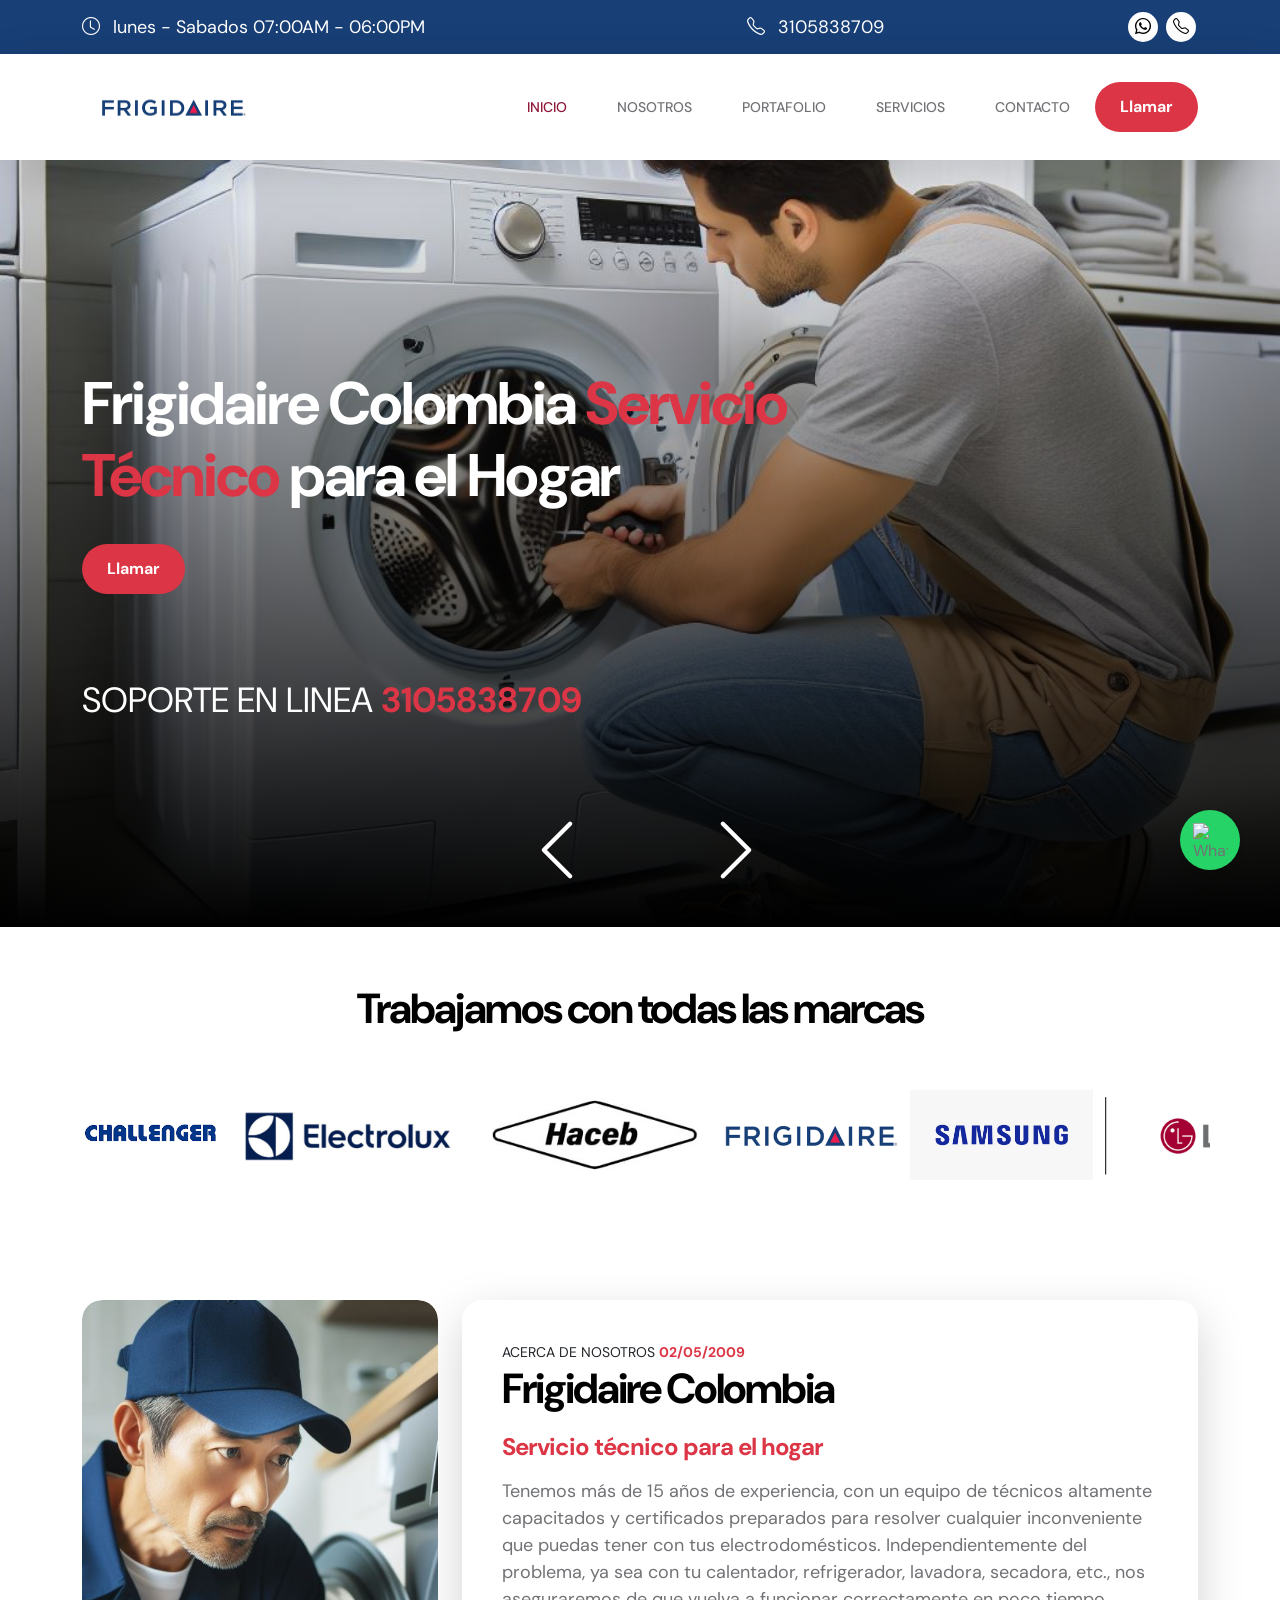
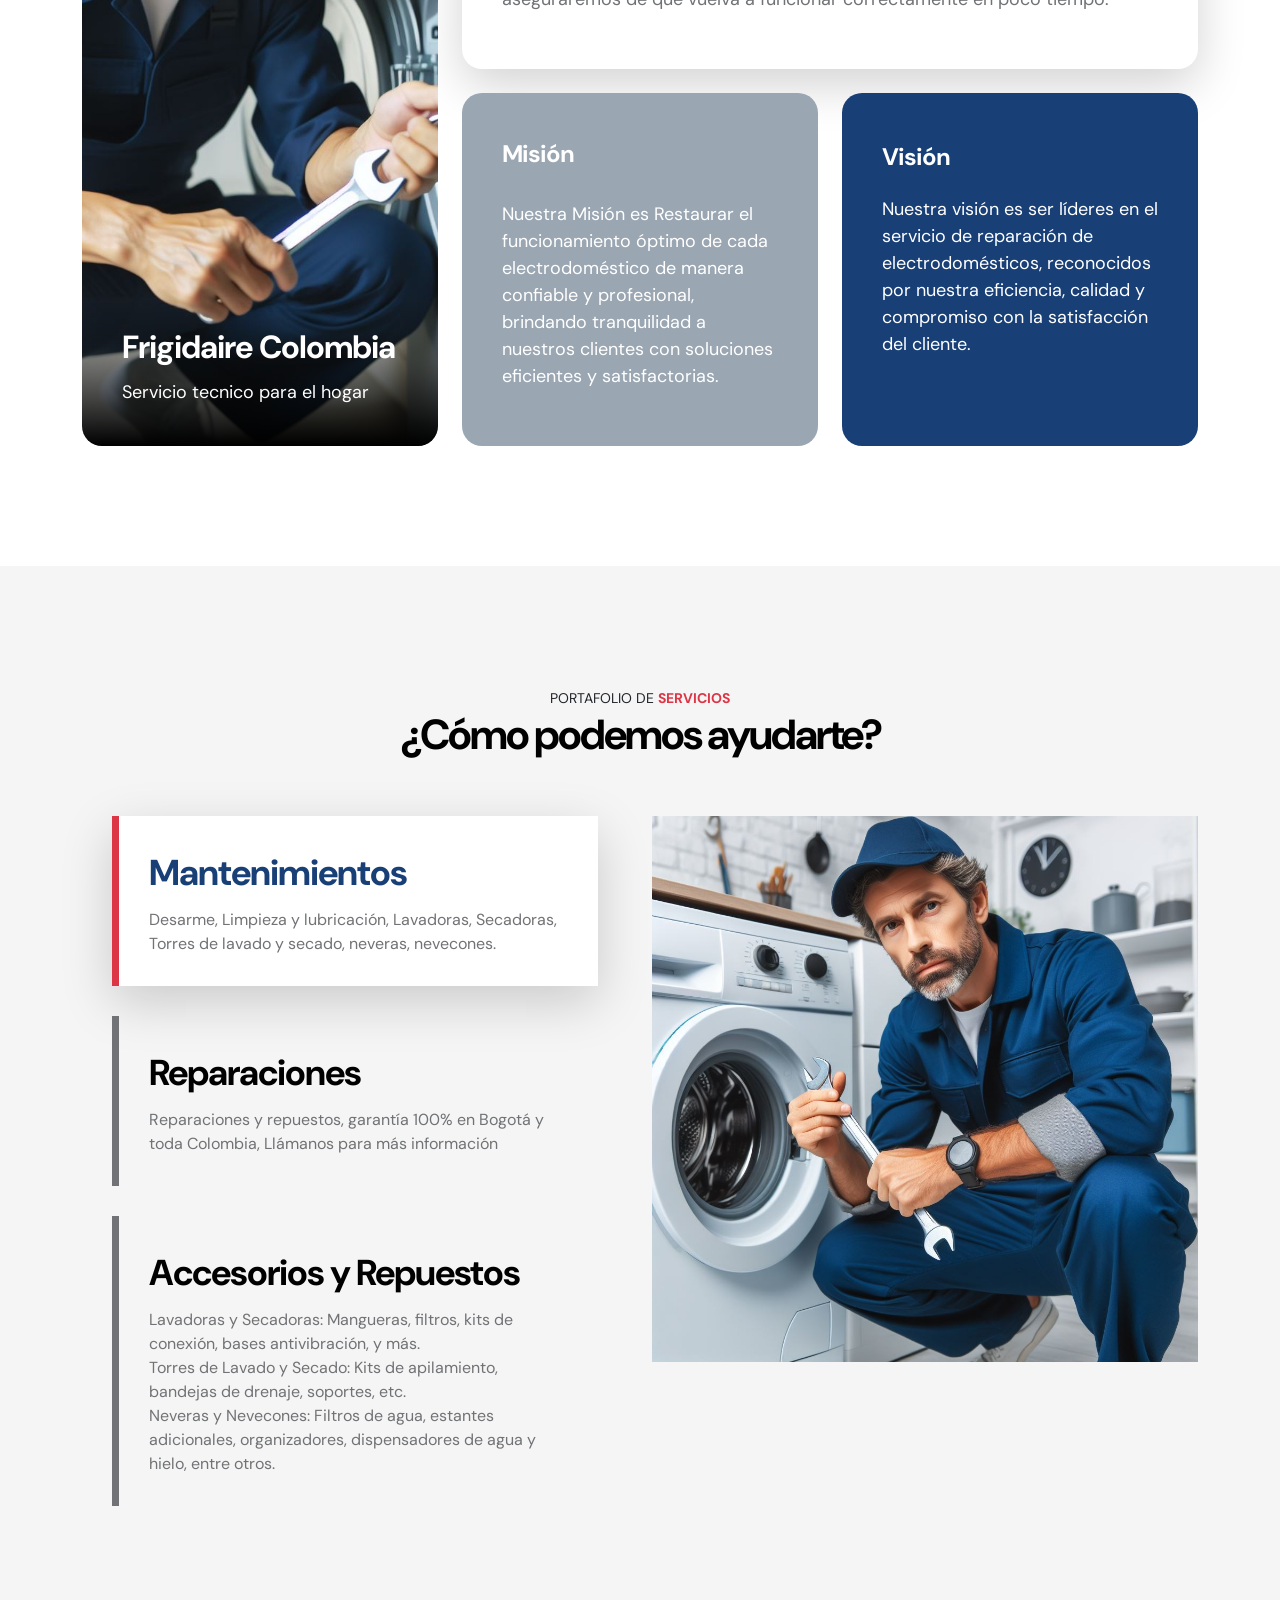
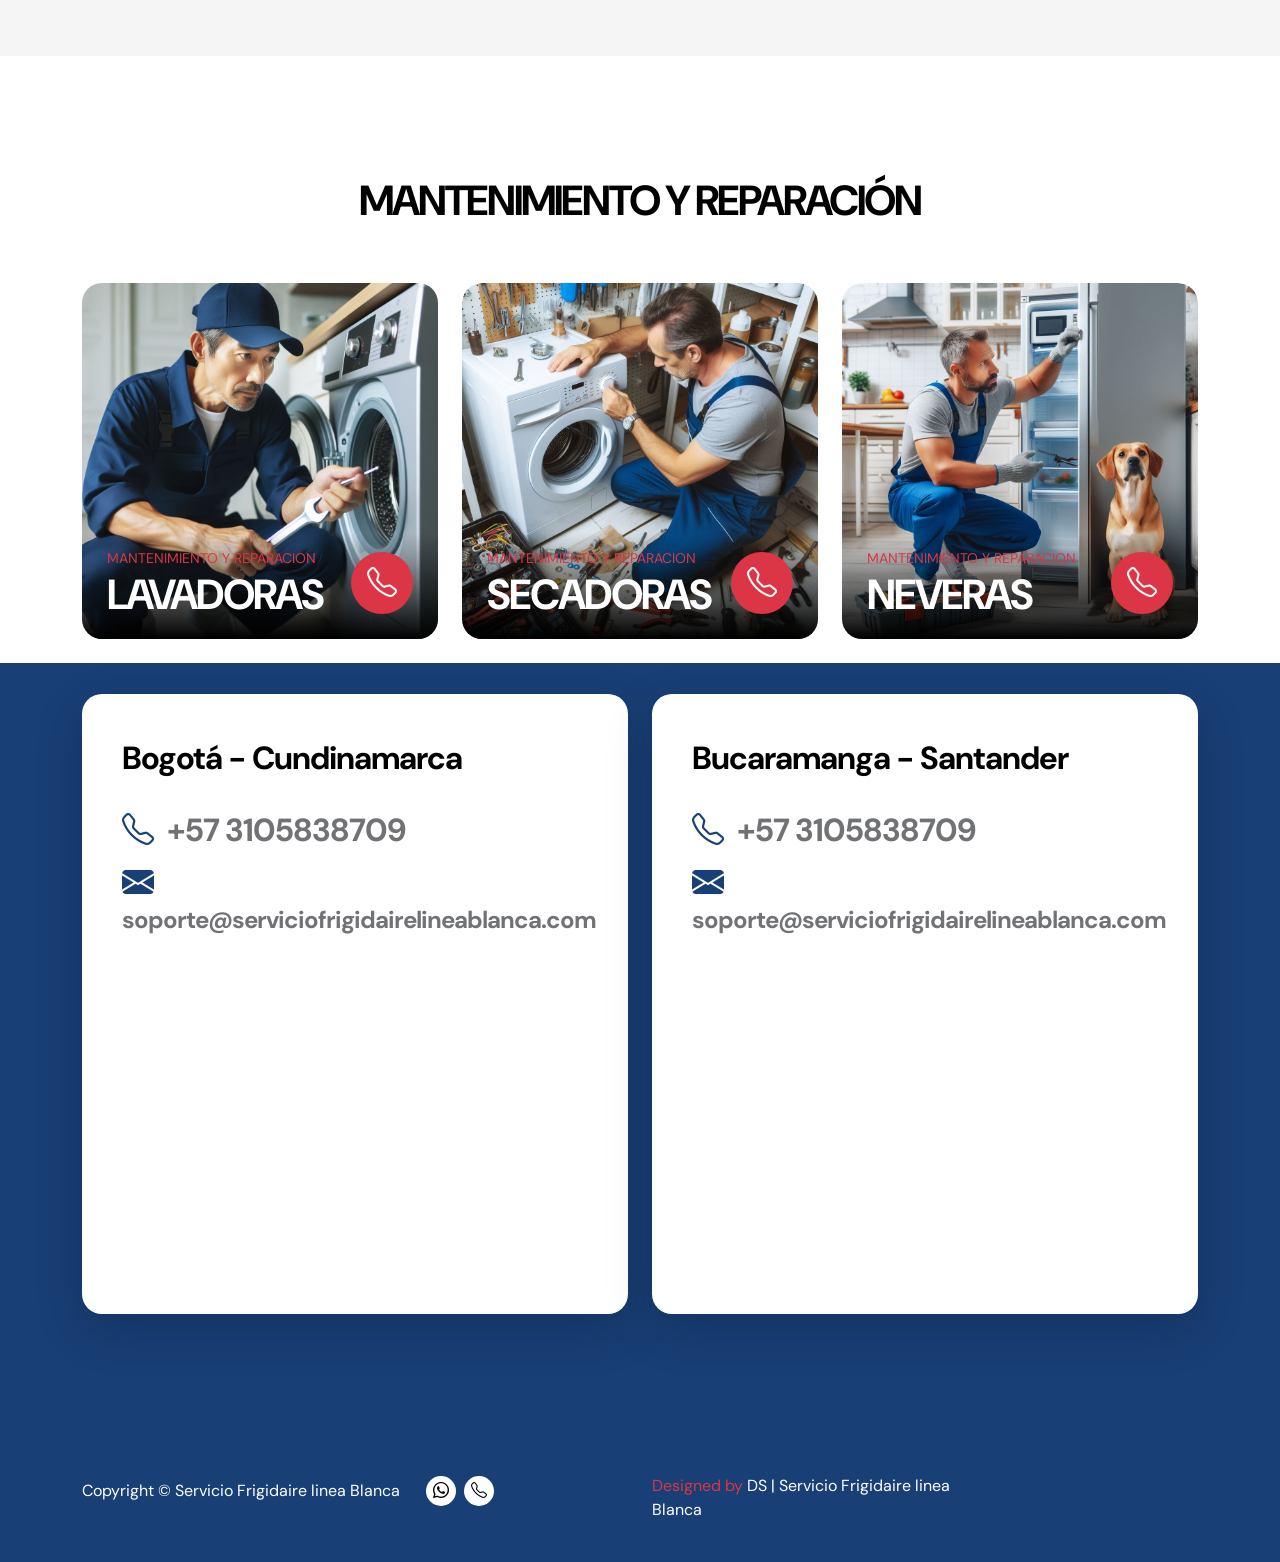
==== index.html @ a4187d2f "Se corrigen errores de visualizacion pagina principal" ====
<!doctype html>
<html lang="en">

<head>
    <meta charset="utf-8">
    <meta name="viewport" content="width=device-width, initial-scale=1">

    <meta name="description" content="">
    <meta name="author" content="Tooplate">
    <script async custom-element="amp-analytics" src="https://cdn.ampproject.org/v0/amp-analytics-0.1.js"></script>
    <link rel="icon" href="images/logo.ico" type="image/x-icon">
    <link rel="shortcut icon" href="images/logo.ico" type="image/x-icon">
    <title>Servicio tecnico Frigidaire </title>

    <!-- CSS FILES -->
    <link rel="preconnect" href="https://fonts.googleapis.com">

    <link rel="preconnect" href="https://fonts.gstatic.com" crossorigin>

    <link href="https://fonts.googleapis.com/css2?family=DM+Sans:wght@400;500;700&display=swap" rel="stylesheet">

    <link href="css/bootstrap.min.css" rel="stylesheet">

    <link href="css/bootstrap-icons.css" rel="stylesheet">

    <link href="css/magnific-popup.css" rel="stylesheet">

    <link href="css/tooplate-waso-strategy.css" rel="stylesheet">
</head>

<body id="section_1">

    <header class="site-header">
        <div class="container">
            <div class="row align-items-center">

                <div class="col-lg-7 col-md-5 col-7">
                    <p class="text-white mb-0" >
                        <i class="bi-clock site-header-icon me-2" style="color: white;"></i>
                        lunes - Sabados 07:00AM - 06:00PM
                    </p>
                </div>

                <div class="col-lg-2 col-md-3 col-5">
                    <p class="text-white mb-0">
                        <a href="tel: +57 3105838709" class="text-white">
                            <i class="bi-telephone site-header-icon me-2" style="color: white;"></i>
                            3105838709
                        </a>
                    </p>
                </div>

                <div class="col-lg-3 col-md-3 col-12 ms-auto" >
                    <ul class="social-icon">
                        <li><a href="https://api.whatsapp.com/send?phone=+573105838709&text=¡Hola%20😊!%20Somos%20Servicio%20Frigidaire%20Linea%20Blanca%20|%20Servicio%20Técnico%20Especializado%20👨‍🔧🔧%20¿Tienes%20problemas%20con%20tus%20electrodomésticos?%20¡Estamos%20aquí%20para%20ayudarte!%20😊🔧"
                                class="social-icon-link bi-whatsapp"></a></li>
                        <li><a href="tel: +57 3105838709" class="social-icon-link bi-telephone"></a></li>

                    </ul>
                </div>

            </div>
        </div>
    </header>

    <nav class="navbar navbar-expand-lg bg-white shadow-lg">
        <div class="container">

            <a href="./" class="navbar-brand text-dark"><span class="navbar-brand"></span><img src="images/logo.png"
                    alt="Logo de la página" width="150" height="80px"></a>


            <button class="navbar-toggler" type="button" data-bs-toggle="collapse" data-bs-target="#navbarNav"
                aria-controls="navbarNav" aria-expanded="false" aria-label="Toggle navigation">
                <span class="navbar-toggler-icon"></span>
            </button>

            <div class="collapse navbar-collapse" id="navbarNav">
                <ul class="navbar-nav ms-auto">
                    <li class="nav-item">
                        <a class="nav-link click-scroll" href="#section_1"><small class="small-title"><strong
                                    class="text-warning"></strong></small> INICIO</a>
                    </li>

                    <li class="nav-item">
                        <a class="nav-link click-scroll" href="#section_2"><small class="small-title"><strong
                                    class="text-warning"></strong></small> Nosotros</a>
                    </li>

                    <li class="nav-item">
                        <a class="nav-link click-scroll" href="#section_3"><small class="small-title"><strong
                                    class="text-warning"></strong></small> Portafolio</a>
                    </li>

                    <li class="nav-item">
                        <a class="nav-link click-scroll" href="#section_4"><small class="small-title"><strong
                                    class="text-warning"></strong></small> Servicios</a>
                    </li>

                    <li class="nav-item">
                        <a class="nav-link click-scroll" href="#section_5"><small class="small-title"><strong
                                    class="text-warning"></strong></small> Contacto</a>
                    </li>
                    <li class="nav-item">
                        <a class="custom-btn btn custom-link" id="llama" href="tel: +57 3105838709"
                            style="margin-top: 0%;">Llamar</a>
                    </li>

                </ul>
                <div>

                </div>
    </nav>

    <main>

        <section class="hero">
            <div class="container-fluid h-100">
                <div class="row h-100">

                    <div id="carouselExampleCaptions" class="carousel carousel-fade hero-carousel slide"
                        data-bs-ride="carousel">
                        <div class="carousel-inner">
                            <div class="carousel-item active">
                                <div class="container position-relative h-100">
                                    <div class="carousel-caption d-flex flex-column justify-content-center" >
                                       
                                        <h1>Frigidaire Colombia <span class="text-danger">Servicio Técnico</span> para
                                            el Hogar</h1>

                                        <div class="d-flex align-items-center mt-4">
                                            <a class="custom-btn btn custom-link" href="tel: +57 3105838709">Llamar</a>
                                        </div>
                                        <small class="small-title" style="font-size: 35px; margin-top: 10%;">soporte en linea <strong
                                            class="text-danger" >3105838709</strong></small>

                                    </div>
                                </div>

                                <div class="carousel-image-wrap">
                                    <img src="images/slide/portada1.jpg" class="img-fluid carousel-image" width="90%"
                                        alt="">
                                </div>
                            </div>

                            <div class="carousel-item">
                                <div class="container position-relative h-100">
                                    <div class="carousel-caption d-flex flex-column justify-content-center">
                                        
                                        <h1 class="text-danger"> <span class="text-white">Reparación y Mantenimiento de
                                                Lavadoras y Neveras</span> Domicilio en Bogotá y Bucaramanga</h1>
                                        <div class="d-flex align-items-center mt-4">
                                            <a class="custom-btn btn custom-link" href="tel: +57 3105838709">Llamar</a>
                                        </div>
                                        <small class="small-title" style="font-size: 35px;">soporte en linea <strong
                                            class="text-danger">3105838709</strong></small>
                                    </div>
                                </div>

                                <div class="carousel-image-wrap">
                                    <img src="images/slide/portada2.jpg" class="img-fluid carousel-image" alt="">
                                </div>
                            </div>

                            <button class="carousel-control-prev" type="button"
                                data-bs-target="#carouselExampleCaptions" data-bs-slide="prev">
                                <span class="carousel-control-prev-icon" aria-hidden="true"></span>
                                <span class="visually-hidden">Previous</span>
                            </button>

                            <button class="carousel-control-next" type="button"
                                data-bs-target="#carouselExampleCaptions" data-bs-slide="next">
                                <span class="carousel-control-next-icon" aria-hidden="true"></span>
                                <span class="visually-hidden">Next</span>
                            </button>
                        </div>
                    </div>

                </div>
            </div>
        </section>
        <section class="Logoscarousel">
            <div class="container">
                <div class="row">

                    <div class="col-lg-10 col-12 text-center mx-auto mb-5" style="margin-top: 5%;">
                        <h2>Trabajamos con todas las marcas</h2>
                    </div>
                    <div class="carousel-conta">
                        <div class="carousel2">
                            
                            <img src="./images/Marcas/challenger.jfif" alt="challenger">
                            <img src="./images/Marcas/electrolux.jfif" alt="electrolux">
                            <img src="./images/Marcas/haceb.jfif" alt="haceb">
                            <img src="./images/Marcas/frigidaire.jpeg" alt="frigidaire">
                            <img src="./images/Marcas/samsung.jfif" alt="samsung">
                            <img src="./images/Marcas/lg.jfif" alt="lg">
                            <img src="./images/Marcas/whirlpool.jfif" alt="whirlpool">
                            <img src="./images/Marcas/mabe.jpg" alt="mabe">
                            <img src="./images/Marcas/centrales.jpeg" alt="centrales">
                            <img src="./images/Marcas/electrolux.jfif" alt="electrolux">
                    </div>
                </div>
        </section>



        <section class="about section-padding" id="section_2">
            <div class="container">
                <div class="row">

                    <div class="col-lg-4 col-12 mb-5 mb-lg-0">
                        <div class="about-image-wrap h-100">
                            <img src="images/reparar.jpg" class="img-fluid about-image" alt="">

                            <div class="about-image-info">
                                <h4 class="text-white">Frigidaire Colombia</h4>

                                <p class="text-white mb-0">Servicio tecnico para el hogar</p>
                            </div>
                        </div>
                    </div>

                    <div class="col-lg-8 col-12 d-flex flex-column">
                        <div class="about-thumb bg-white shadow-lg">

                            <div class="about-info">
                                <small class="small-title">Acerca de Nosotros <strong
                                        class="text-danger">02/05/2009</strong></small>

                                <h2 class="mb-3">Frigidaire Colombia</h2>

                                <h5 class="mb-3 text-danger">Servicio técnico para el hogar</h5>

                                <p>Tenemos más de 15 años de experiencia, con un equipo de técnicos altamente
                                    capacitados y certificados preparados para resolver cualquier inconveniente que
                                    puedas tener con tus electrodomésticos. Independientemente del problema, ya sea con
                                    tu calentador, refrigerador, lavadora, secadora, etc., nos aseguraremos de que
                                    vuelva a funcionar correctamente en poco tiempo.</p>

                            </div>
                        </div>

                        <div class="row h-100">
                            <div class="col-lg-6 col-6">
                                <div class="about-thumb d-flex flex-column justify-content-center bg mb-lg-0 h-100"
                                    style="background-color: #9AA6B2;">

                                    <div class="about-info">
                                        <h5 class="text-white mb-8" style="margin-top: 5px;">Misión</h5>
                                        <br>
                                        <p class="text-white">
                                            Nuestra Misión es Restaurar el funcionamiento óptimo de cada
                                            electrodoméstico de manera confiable y profesional, brindando tranquilidad a
                                            nuestros clientes con soluciones eficientes y satisfactorias.
                                        </p>


                                    </div>
                                </div>
                            </div>

                            <div class="col-lg-6 col-6">
                                <div class="about-thumb d-flex flex-column justify-content-center bg mb-lg-0 h-100">

                                    <div class="about-info">
                                        <h5 class="text-white mb-4" style="margin-top: -40px;">Visión</h5>

                                        <p class="text-white mb-0">
                                            Nuestra visión es ser líderes en el servicio de reparación de
                                            electrodomésticos, reconocidos por nuestra eficiencia, calidad y compromiso
                                            con la satisfacción del cliente.
                                        </p>
                                    </div>
                                </div>
                            </div>
                        </div>
                    </div>

                </div>
            </div>
        </section>


        <!--PORTAFOLIO DE SERVICIOS-->
        <section class="services section-padding" id="section_3">
            <div class="container">
                <div class="row">

                    <div class="col-lg-10 col-12 text-center mx-auto mb-5">
                        <small class="small-title">portafolio de <strong class="text-danger">SERVICIOS</strong></small>

                        <h2>¿Cómo podemos ayudarte?</h2>

                    </div>

                    <div class="col-lg-6 col-12">
                        <nav>
                            <div class="nav nav-tabs flex-column align-items-baseline" id="nav-tab" role="tablist">
                                <button class="nav-link active" id="nav-business-tab" data-bs-toggle="tab"
                                    data-bs-target="#nav-business" type="button" role="tab" aria-controls="nav-business"
                                    aria-selected="true">
                                    <h3>Mantenimientos</h3>

                                    <span>Desarme, Limpieza y lubricación, Lavadoras, Secadoras, Torres de lavado y
                                        secado, neveras, nevecones.</span>
                                </button>

                                <button class="nav-link" id="nav-strategy-tab" data-bs-toggle="tab"
                                    data-bs-target="#nav-strategy" type="button" role="tab" aria-controls="nav-strategy"
                                    aria-selected="false">
                                    <h3>Reparaciones</h3>

                                    <span>Reparaciones y repuestos, garantía 100% en Bogotá y toda Colombia, Llámanos
                                        para más información</span>
                                </button>

                                <button class="nav-link" id="nav-video-tab" data-bs-toggle="tab"
                                    data-bs-target="#nav-video" type="button" role="tab" aria-controls="nav-video"
                                    aria-selected="false">
                                    <h3>Accesorios y Repuestos</h3>

                                    <span>Lavadoras y Secadoras: Mangueras, filtros, kits de conexión, bases
                                        antivibración, y más.
                                        <br>
                                        Torres de Lavado y Secado: Kits de apilamiento, bandejas de drenaje, soportes,
                                        etc.
                                        <br>
                                        Neveras y Nevecones: Filtros de agua, estantes adicionales, organizadores,
                                        dispensadores de agua y hielo, entre otros.</span>
                                </button>
                            </div>
                        </nav>
                    </div>

                    <div class="col-lg-6 col-12">
                        <div class="tab-content" id="nav-tabContent">
                            <div class="tab-pane fade show active" id="nav-business" role="tabpanel"
                                aria-labelledby="nav-intro-tab">
                                <img src="images/services/servicio.jpg" class="img-fluid" alt="">

                            </div>

                            <div class="tab-pane fade show" id="nav-strategy" role="tabpanel"
                                aria-labelledby="nav-strategy-tab">
                                <img src="images/services/reparacion.jpg" class="img-fluid" alt="">

                                <h5 class="mt-4 mb-2"></h5>

                            </div>

                            <div class="tab-pane fade show" id="nav-video" role="tabpanel"
                                aria-labelledby="nav-video-tab">
                                <img src="images/services/Accesorios.jpg" class="img-fluid" alt="">
                            </div>


                        </div>
                    </div>

                </div>
            </div>
        </section>

        <section class="projects section-padding pb-0" id="section_4">
            <div class="container">
                <div class="row">

                    <div class="col-lg-10 col-12 text-center mx-auto mb-5">


                        <h2>MANTENIMIENTO Y REPARACIÓN </h2>
                    </div>

                    <div class="col-lg-4 col-12">
                        <div class="projects-thumb projects-thumb-small">
                            <a href="tel: +57 3105838709">
                                <img src="images/projects/lavadora.jpg" width="100%" alt="">

                                <div class="projects-info">
                                    <div class="projects-title-wrap">
                                        <small class="projects-small-title text-danger">Mantenimiento y
                                            Reparacion</small>

                                        <h2 class="projects-title">LAVADORAS</h2>
                                    </div>

                                    <div class="projects-btn-wrap mt-4">
                                        <a href="tel: +57 3105838709">
                                            <span class="custom-btn btn">
                                                <i class="bi-telephone"></i>
                                            </span>
                                        </a>
                                    </div>
                                </div>
                            </a>
                        </div>
                    </div>

                    <div class="col-lg-4 col-12">
                        <div class="projects-thumb projects-thumb-small">
                            <a href="tel: +57 3105838709">
                                <img src="images/projects/secadora.jpg" class="img-fluid projects-image" alt="">

                                <div class="projects-info">
                                    <div class="projects-title-wrap">
                                        <small class="projects-small-title text-danger">Mantenimiento y
                                            reparacion</small>

                                        <h2 class="projects-title">SECADORAS</h2>
                                    </div>

                                    <div class="projects-btn-wrap mt-4">
                                        <a href="tel: +57 3105838709">
                                            <span class="custom-btn btn">
                                                <i class="bi-telephone"></i>
                                            </span>
                                        </a>
                                    </div>
                                </div>
                            </a>
                        </div>
                    </div>

                    <div class="col-lg-4 col-12">
                        <div class="projects-thumb projects-thumb-small">
                            <a href="tel: +57 3105838709">
                                <img src="images/projects/neveras.jpg" class="img-fluid projects-image" alt="">

                                <div class="projects-info">
                                    <div class="projects-title-wrap">
                                        <small class="projects-small-title text-danger">Mantenimiento y
                                            reparacion</small>

                                        <h2 class="projects-title">NEVERAS</h2>
                                    </div>

                                    <div class="projects-btn-wrap mt-4">
                                        <a href="tel: +57 3105838709">
                                            <span class="custom-btn btn">
                                                <i class="bi-telephone"></i>
                                            </span>
                                        </a>
                                    </div>
                                </div>
                            </a>
                        </div>
                    </div>

                </div>
            </div>
        </section>

        <!--SECTION CONTACT-->
        <section class="contact" id="section_5" style="height : 20%;">
            <div class="contact-container-wrap">
                <div class="container">
                    <div class="row">

                        <!--Section Map Bogotá-->
                        <div class="col-lg-6 col-lg-4" style="margin-top : 15%;">
                            <div class="contact-thumb">

                                <div class="contact-info bg-white shadow-lg">
                                    <h4 class="mb-4">Bogotá - Cundinamarca</h4>

                                    <h4 class="mb-2">
                                        <a href="tel: +57 3105838709">
                                            <i class="bi-telephone contact-icon me-2"></i>
                                            +57 3105838709
                                        </a>
                                    </h4>

                                    <h5>
                                        <a href="mailto:whirlpoolcolombiaserviciotecni@gmail.com" class="footer-link">
                                            <i class="bi-envelope-fill contact-icon me-2"></i>
                                            soporte@serviciofrigidairelineablanca.com
                                        </a>
                                    </h5>

                                    <!-- Copy "embed a map" HTML code from any point on Google Maps -> Share Link  -->

                                    <iframe class="google-map mt-4"
                                        src="https://www.google.com/maps/embed?pb=!1m18!1m12!1m3!1d3976.6391143228334!2d-74.14257348523997!3d4.678499496590055!2m3!1f0!2f0!3f0!3m2!1i1024!2i768!4f13.1!3m3!1m2!1s0x8e3f993d7b4a78b1%3A0x2d6575c2f0e03d7a!2sCalle%2018%20%23110-61%2C%20Fontib%C3%B3n%2C%20Bogot%C3%A1%2C%20Colombia!5e0!3m2!1sen!2sus!4v1657814406289!5m2!1sen!2sus"
                                        width="100%" height="300" allowfullscreen="" loading="lazy"></iframe>


                                </div>
                            </div>
                        </div>
                        <!--Section Map Bucaramanga-->
                        <div class="col-lg-6 col-lg-4" style="margin-top : 15%;">
                            <div class="contact-thumb">

                                <div class="contact-info bg-white shadow-lg">
                                    <h4 class="mb-4">Bucaramanga - Santander</h4>

                                    <h4 class="mb-2">
                                        <a href="tel: +57 3105838709">
                                            <i class="bi-telephone contact-icon me-2"></i>
                                            +57 3105838709
                                        </a>
                                    </h4>

                                    <h5>
                                        <a href="mailto:soporte@serviciofrigidairelineablanca.com" class="footer-link">
                                            <i class="bi-envelope-fill contact-icon me-2"></i>
                                            soporte@serviciofrigidairelineablanca.com
                                        </a>
                                    </h5>

                                    <!-- Copy "embed a map" HTML code from any point on Google Maps -> Share Link  -->

                                    <iframe class="google-map mt-4"
                                        src="https://www.google.com/maps/embed?pb=!1m18!1m12!1m3!1d3976.5535115533235!2d-73.1283913!3d7.138613!2m3!1f0!2f0!3f0!3m2!1i1024!2i768!4f13.1!3m3!1m2!1s0x8e6815738e395623%3A0x49a53cbe66d33a4b!2sCra.+19+%237-38%2C+Comuneros%2C+Bucaramanga%2C+Santander!5e0!3m2!1ses!2sco!4v1700000000000"
                                        width="100%" height="300" allowfullscreen="" loading="lazy">
                                    </iframe>


                                </div>
                            </div>
                        </div>


                    </div>
                </div>
            </div>
        </section>

        <!-- Botón de WhatsApp -->
        <a href="https://api.whatsapp.com/send?phone=+573105838709&text=¡Hola%20😊!%20Somos%20ServicioFrigidaire%20|%20Servicio%20Técnico%20Especializado%20👨‍🔧🔧%20¿Tienes%20problemas%20con%20tus%20electrodomésticos?%20¡Estamos%20aquí%20para%20ayudarte!%20😊🔧"
            class="whatsapp-btn" target="_blank" title="Contáctanos por WhatsApp">
            <img src="https://upload.wikimedia.org/wikipedia/commons/6/6b/WhatsApp.svg" alt="WhatsApp" />
        </a>

    </main>

    <!--site-footer-->
    <footer class="site-footer">
        <div class="container">
            <div class="row">

                <div class="col-lg-6 col-12">
                    <div class="site-footer-wrap d-flex align-items-center">
                        <p class="copyright-text mb-0 me-4">Copyright © Servicio Frigidaire linea Blanca </p>
                        <ul class="social-icon">
                            <li><a href="https://api.whatsapp.com/send?phone=+573105838709&text=¡Hola%20😊!%20Somos%20Servicio%20Frigidaire%20Linea%20Blanca%20|%20Servicio%20Técnico%20Especializado%20👨‍🔧🔧%20¿Tienes%20problemas%20con%20tus%20electrodomésticos?%20¡Estamos%20aquí%20para%20ayudarte!%20😊🔧"
                                    class="social-icon-link bi-whatsapp"></a></li>
                            <li><a href="tel: +57 3105838709" class="social-icon-link bi-telephone"></a></li>

                        </ul>

                    </div>
                </div>

                <div class="col-lg-4 col-8">
                    <p class="copyright-text mb-0 me-4 text-danger">Designed by <a href="#" target="_blank"
                            class="text-white">DS | Servicio Frigidaire linea Blanca</a></p>
                </div>

            </div>
        </div>
    </footer>

    <!-- JAVASCRIPT FILES -->
    <script src="js/jquery.min.js"></script>
    <script src="js/bootstrap.min.js"></script>
    <script src="js/jquery.sticky.js"></script>
    <script src="js/jquery.magnific-popup.min.js"></script>
    <script src="js/magnific-popup-options.js"></script>
    <script src="js/click-scroll.js"></script>
    <script src="js/contacto.js"></script>

</body>

</html>
---- css/tooplate-waso-strategy.css ----
/*

Tooplate 2130 Waso Strategy

https://www.tooplate.com/view/2130-waso-strategy

Free Bootstrap 5 HTML Template

*/


/*---------------------------------------
  CUSTOM PROPERTIES ( VARIABLES )             
-----------------------------------------*/
:root {
  --white-color: #ffffff;
  --primary-color: #183f76;
  --secondary-color: #dc3545;
  --section-bg-color: #f5f5f5;
  --dark-color: #000000;
  --p-color: #717275;

  --body-font-family: 'DM Sans', sans-serif;

  --h1-font-size: 60px;
  --h2-font-size: 42px;
  --h3-font-size: 36px;
  --h4-font-size: 32px;
  --h5-font-size: 24px;
  --h6-font-size: 22px;
  --p-font-size: 18px;
  --menu-font-size: 14px;
  --copyright-text-font-size: 16px;

  --font-weight-normal: 400;
  --font-weight-medium: 500;
  --font-weight-bold: 700;
}

body {
  background: var(--white-color);
  font-family: var(--body-font-family);
}


/*---------------------------------------
  TYPOGRAPHY               
-----------------------------------------*/

h2,
h3,
h4,
h5,
h6 {
  color: var(--dark-color);
}

h1,
h2,
h3,
h4,
h5,
h6 {
  font-weight: var(--font-weight-bold);
  letter-spacing: -1px;
}

h1 {
  font-size: var(--h1-font-size);
  letter-spacing: -2px;
}

h2 {
  font-size: var(--h2-font-size);
  letter-spacing: -2px;
}

h3 {
  font-size: var(--h3-font-size);
  line-height: inherit;
}

h4 {
  font-size: var(--h4-font-size);
  line-height: inherit;
}

h5 {
  font-size: var(--h5-font-size);
  line-height: normal;
}

h6 {
  font-size: var(--h6-font-size);
}

p {
  color: var(--p-color);
  font-size: var(--p-font-size);
  font-weight: var(--font-weight-normal);
}

ul li {
  color: var(--p-color);
  font-size: var(--p-font-size);
  font-weight: var(--font-weight-normal);
}

a,
button {
  touch-action: manipulation;
  transition: all 0.3s;
}

a {
  color: var(--p-color);
  text-decoration: none;
}

a:hover {
  color: var(--primary-color);
}

::selection {
  background: var(--primary-color);
  color: var(--white-color);
}

::-moz-selection {
  background: var(--primary-color);
  color: var(--white-color);
}

.section-hero ::selection,
.bg-warning ::selection {
  background: #183f76;
}

.section-padding {
  padding-top: 120px;
  padding-bottom: 120px;
}

.custom-border-radius {
  border-radius: 20px;
}

b,
strong {
  font-weight: var(--font-weight-bold);
}

.small-title {
  text-transform: uppercase;
}


/*---------------------------------------
  CUSTOM ICON               
-----------------------------------------*/
.custom-icon {
  display: inline-block;
  height: 45px;
  width: 45px;
  line-height: 45px;
  border: 3px solid var(--white-color);
  text-align: center;
  border-radius: 50%;
  font-size: 20px;
  position: relative;
}

.custom-icon::before,
.custom-icon::after {
  box-sizing: inherit;
  content: "";
  position: absolute;
  width: 100%;
  height: 100%;
  left: 0;
  top: 0;
  border-radius: 50%;
}

.custom-icon::before {
  border: 3px solid transparent;
}

.custom-icon::after {
  border: 0 solid transparent;
}

.custom-icon:hover {
  border-color: transparent;
}

.custom-icon:hover::before {
  border-top-color: var(--primary-color);
  border-right-color: var(--primary-color);
  border-bottom-color: var(--primary-color);
  transition: border-top-color .15s linear, border-right-color .15s linear .1s, border-bottom-color .15s linear .2s;
}

.custom-icon:hover::after {
  border-top: 3px solid var(--primary-color);
  border-left-width: 3px;
  border-right-width: 3px;
  transform: rotate(270deg);
  transition: transform .4s linear 0s, border-left-width 0s linear .35s;
}

.play-icon::before {
  position: relative;
  left: 1px;
}


/*---------------------------------------
  CUSTOM BUTTON               
-----------------------------------------*/
.custom-btn {
  background: var(--secondary-color);
  border-radius: 100px;
  color: var(--white-color);
  font-size: var(--copyright-text-font-size);
  font-weight: var(--font-weight-bold);
  padding: 12px 24px;
}

.custom-btn:hover {
  background: var(--primary-color);
  color: var(--white-color);
}

.custom-bg-primary {
  background: var(--primary-color);
}

.custom-bg-primary:hover {
  background: var(--white-color);
  color: var(--dark-color);
}


/*---------------------------------------
  NAVIGATION              
-----------------------------------------*/
.navbar {
  z-index: 9;
  right: 0;
  left: 0;
}

.navbar-brand {
  font-size: 32px;
  font-weight: var(--font-weight-bold);
  color: var(--primary-color);
}

.navbar-expand-lg .navbar-nav .nav-link {
  padding-right: 25px;
  padding-left: 25px;
}

.navbar-nav .nav-link {
  color: var(--p-color);
  font-size: var(--menu-font-size);
  font-weight: var(--font-weight-medium);
  text-transform: uppercase;
  padding-top: 15px;
  padding-bottom: 15px;
}

.navbar-nav .nav-link.active,
.navbar-nav .nav-link:hover,
.projects-detail-page .navbar-nav .nav-link.active:hover {
  color: #8f1838;
}

.projects-detail-page .navbar-nav .nav-link.active {
  color: var(--p-color);
}

.navbar-toggler {
  border: 0;
  padding: 0;
  cursor: pointer;
  margin: 0;
  width: 30px;
  height: 35px;
  outline: none;
}

.navbar-toggler:focus {
  outline: none;
  box-shadow: none;
}

.navbar-toggler[aria-expanded="true"] .navbar-toggler-icon {
  background: transparent;
}

.navbar-toggler[aria-expanded="true"] .navbar-toggler-icon:before,
.navbar-toggler[aria-expanded="true"] .navbar-toggler-icon:after {
  transition: top 300ms 50ms ease, -webkit-transform 300ms 350ms ease;
  transition: top 300ms 50ms ease, transform 300ms 350ms ease;
  transition: top 300ms 50ms ease, transform 300ms 350ms ease, -webkit-transform 300ms 350ms ease;
  top: 0;
}

.navbar-toggler[aria-expanded="true"] .navbar-toggler-icon:before {
  transform: rotate(45deg);
}

.navbar-toggler[aria-expanded="true"] .navbar-toggler-icon:after {
  transform: rotate(-45deg);
}

.navbar-toggler .navbar-toggler-icon {
  background: var(--dark-color);
  transition: background 10ms 300ms ease;
  display: block;
  width: 30px;
  height: 2px;
  position: relative;
}

.navbar-toggler .navbar-toggler-icon:before,
.navbar-toggler .navbar-toggler-icon:after {
  transition: top 300ms 350ms ease, -webkit-transform 300ms 50ms ease;
  transition: top 300ms 350ms ease, transform 300ms 50ms ease;
  transition: top 300ms 350ms ease, transform 300ms 50ms ease, -webkit-transform 300ms 50ms ease;
  position: absolute;
  right: 0;
  left: 0;
  background: var(--dark-color);
  width: 30px;
  height: 2px;
  content: '';
}

.navbar-toggler .navbar-toggler-icon::before {
  top: -8px;
}

.navbar-toggler .navbar-toggler-icon::after {
  top: 8px;
}

.breadcrumb-item.active {
  color: var(--primary-color);
}


/*---------------------------------------
  SITE HEADER              
-----------------------------------------*/
.site-header {
  background: var(--primary-color);
  padding-top: 10px;
  padding-bottom: 10px;
}

.site-header-icon {
  color: var(--dark-color);
}

.site-header .social-icon {
  text-align: right;
}


/*---------------------------------------
  HERO              
-----------------------------------------*/
.hero {
  position: relative;
  height: calc(100vh - 133px);
}

.section-hero {
  background-image: url('../images/jason-goodman-MUZFKa_mttU-unsplash.jpg');
  background-repeat: no-repeat;
  background-position: center;
  background-size: cover;
  position: relative;
  height: auto;
  padding-top: 180px;
  padding-bottom: 180px;
}

.section-hero::before {
  content: "";
  background: linear-gradient(to top, var(--dark-color), transparent 90%);
  position: absolute;
  top: 0;
  right: 0;
  left: 0;
  width: 100%;
  height: 100%;
  pointer-events: none;
  opacity: 0.7;
}

.section-hero-text {
  position: relative;
}

.carousel {
  padding-right: 0;
  padding-left: 0;
}

.hero-carousel,
.carousel-inner,
.carousel-item {
  height: 100%;
}

.carousel-image-wrap::before {
  content: "";
  background: linear-gradient(to top, var(--dark-color), transparent 100%);
  position: absolute;
  z-index: 2;
  top: 0;
  right: 0;
  left: 0;
  width: 100%;
  height: 100%;
  pointer-events: none;
  opacity: 5;
}

.carousel-caption {
  z-index: 9;
  top: 1%;
  bottom: 0;
  left: 0;
  text-align: left;
  width: 70%;
  margin-right: 12px;
  margin-left: 12px;
}

.carousel-image-wrap {
  position: absolute;
  top: 0;
  right: 0;
  bottom: 0;
  width: 100%;
  height: 100%;
  margin-left: auto;
}

.carousel-image {
  width: 100%;
  height: 100%;
  object-fit: cover;
}

.carousel-control-next,
.carousel-control-prev {
  top: 80%;
  bottom: 50;
  opacity: 1;
}

.carousel-control-prev {
  left: 36%;
  right: 100px;
}

.carousel-control-next {
  left: 50%;
  right: 100px;
}

.carousel-control-next-icon,
.carousel-control-prev-icon {
  width: 70px;
  height: 70px;
}


/*---------------------------------------
  ABOUT              
-----------------------------------------*/
.about-image-wrap {
  border-radius: 20px;
  position: relative;
  overflow: hidden;
}

.about-image-info {
  background: linear-gradient(to top, var(--dark-color), transparent 90%);
  position: absolute;
  bottom: 0;
  right: 0;
  left: 0;
  padding: 40px;
}

.about-image {
  border-radius: 20px;
  width: 100%;
  height: 100%;
  object-fit: cover;
}

.about-thumb {
  background: var(--primary-color);
  border-radius: 20px;
  margin-bottom: 24px;
  padding: 40px;
}


/*---------------------------------------
  SERVICES              
-----------------------------------------*/
.services {
  background: var(--section-bg-color);
}

.nav-tabs {
  border-bottom: 0;
}

.nav-tabs .nav-link,
.nav-tabs .nav-link span {
  color: var(--p-color);
  display: block;
  text-align: left;
}

.nav-tabs .nav-link {
  border-radius: 0;
  border: 0;
  border-left: 7px solid var(--p-color);
  margin-right: 30px;
  margin-left: 30px;
  margin-bottom: 30px;
  padding: 30px;
  transition: all 0.3s ease-in-out;
}

.nav-tabs .nav-item.show .nav-link,
.nav-tabs .nav-link.active,
.nav-tabs .nav-link:focus,
.nav-tabs .nav-link:hover {
  border-left-color: var(--secondary-color);
  background: var(--white-color);
  box-shadow: 0 1rem 3rem rgba(0, 0, 0, .175);
}

.nav-tabs .nav-link.active h3,
.nav-tabs .nav-link:focus h3,
.nav-tabs .nav-link:hover h3 {
  color: var(--primary-color);
}


/*---------------------------------------
  PROJECTS              
-----------------------------------------*/
.projects-thumb {
  border-radius: 20px;
  position: relative;
  overflow: hidden;
  margin-bottom: 24px;
  transition: all 0.3s;
  cursor: pointer;
}

.projects-thumb-large {
  min-height: 356px;
}

.projects-thumb:hover {
  background: var(--white-color);
  box-shadow: 0 1rem 3rem rgba(0, 0, 0, .175);
}

.projects-thumb:hover .projects-image {
  transform: scale(1.2);
}

.projects-thumb:hover .projects-title-wrap {
  padding-bottom: 30px;
}

.projects-thumb:hover .custom-btn,
.projects-btn-wrap .custom-btn:hover {
  background: var(--primary-color);
}

.projects-title-wrap {
  background: linear-gradient(to top, var(--dark-color), transparent 90%);
  position: absolute;
  bottom: 0;
  right: 0;
  left: 0;
  padding: 25px 25px 10px 25px;
  transition: all 0.2s;
}

.projects-small-title {
  color: var(--primary-color);
  text-transform: uppercase;
}

.projects-title {
  color: var(--white-color);
}

.projects-image {
  border-radius: 20px;
  width: 100%;
  height: auto;
  transition: all 0.3s;
}

.projects-thumb-large .projects-image {
  object-fit: cover;
  height: 100%;
}

.projects-btn-wrap {
  position: absolute;
  bottom: 25px;
  right: 25px;
}

.projects-btn-wrap .custom-btn {
  font-size: 30px;
  padding: 7.5px 15px;
}


/*---------------------------------------
  CONTACT INFO               
-----------------------------------------*/
.contact-thumb {
  position: relative;
  bottom: 140px;
  margin-bottom: -140px;
}

.contact-info {
  border-radius: 20px;
  padding: 40px;
}

.google-map {
  border-radius: 20px;
}

.contact-icon {
  color: var(--primary-color);
  font-size: var(--h4-font-size);
}


/*---------------------------------------
  CONTACT              
-----------------------------------------*/
.contact-container-wrap {
  background-color: var(--primary-color);
  padding-bottom: 120px;
}

.contact-form {
  margin-top: 30px;
  margin-right: 30px;
}


/*---------------------------------------
  CUSTOM FORM               
-----------------------------------------*/
.custom-form .form-control {
  background: transparent;
  box-shadow: none;
  border-radius: 0;
  border: 0;
  border-bottom: 3px solid var(--section-bg-color);
  margin-bottom: 24px;
  padding-top: 13px;
  padding-bottom: 13px;
  transition: all 0.3s;
  outline: none;
}

.custom-form .form-control:hover,
.custom-form .form-control:focus {
  background: var(--white-color);
}

.custom-form button[type="submit"] {
  background: var(--secondary-color);
  border-radius: 100px;
  border: 0;
  color: var(--white-color);
  font-weight: var(--font-weight-bold);
  transition: all 0.3s;
  margin-bottom: 0;
}

.custom-form button[type="submit"]:hover,
.custom-form button[type="submit"]:focus {
  background: var(--white-color);
  color: var(--dark-color);
}

/*---------------------------------------
  Botón de WhatsApp fijo             
-----------------------------------------*/

.whatsapp-btn {
  position: fixed;
  bottom: 30px;
  /* Distancia desde la parte inferior */
  right: 40px;
  /* Distancia desde la derecha */
  z-index: 1000;
  /* Asegúrate de que esté por encima de otros elementos */
  width: 60px;
  height: 60px;
  display: flex;
  justify-content: center;
  align-items: center;
  background-color: #25D366;
  border-radius: 50%;
  box-shadow: 0 4px 6px rgba(0, 0, 0, 0.1);
  transition: transform 0.3s ease;
}

/* Imagen del logo */
.whatsapp-btn img {
  width: 35px;
  height: 35px;
}

/* Efecto hover */
.whatsapp-btn:hover {
  transform: scale(1.1);
}



/*

*/
.carousel-conta {
  width: 100%; /* 100% del ancho de la página */
  height: 90px; /* Altura fija */
  overflow: hidden; /* Oculta las imágenes que salen del área visible */
  display: flex;
  justify-content: center;
  align-items: center;
}

.carousel2 {
  display: flex;
  gap: 10px; /* Espaciado entre imágenes */
  animation: scroll 8s linear infinite; /* Animación infinita de desplazamiento */
}

.carousel2 img {
  width: 100%; /* Ancho de la imagen */
  height: 100px; /* Altura de la imagen */
  object-fit: cover; /* Asegura que la imagen mantenga sus proporciones */
  border-radius: 5px; /* Opcional: bordes redondeados */
}

/* Animación de desplazamiento */
@keyframes scroll {
  0% {
    transform: translateX(0);
  }
  100% {
    transform: translateX(-100%);
  }
}




/*---------------------------------------
  SITE FOOTER              
-----------------------------------------*/
.site-footer {
  background: var(--primary-color);
  padding-top: 40px;
  padding-bottom: 40px;
}

.site-footer .copyright-text {
  color: var(--white-color);
  font-size: var(--copyright-text-font-size);
}


/*---------------------------------------
  SOCIAL ICON               
-----------------------------------------*/
.social-icon {
  margin: 0;
  padding: 0;
}

.social-icon li {
  list-style: none;
  display: inline-block;
  vertical-align: top;
}

.social-icon-link {
  background: var(--white-color);
  border-radius: 20px;
  font-size: var(--copyright-text-font-size);
  color: var(--dark-color);
  display: inline-block;
  vertical-align: top;
  margin: 2px;
  width: 30px;
  height: 30px;
  line-height: 30px;
  text-align: center;
}

.social-icon-link:hover {
  color: var(--primary-color);
}


/*---------------------------------------
  RESPONSIVE STYLES               
-----------------------------------------*/
@media screen and (min-width: 1600px) {
  .projects-thumb-large {
    min-height: 416px;
  }

}

@media screen and (max-width: 1280px) {
  .contact svg {
    bottom: 0;
    margin-bottom: 0;
  }
}

@media screen and (max-width: 991px) {
  h1 {
    font-size: 48px;
  }

  h2 {
    font-size: 36px;
  }

  h3 {
    font-size: 32px;
  }

  h4 {
    font-size: 28px;
  }

  h5 {
    font-size: 20px;
  }

  h6 {
    font-size: 18px;
  }

  .section-padding {
    padding-top: 80px;
    padding-bottom: 80px;
  }

  .custom-btn {
    font-size: var(--copyright-text-font-size);
    padding: 8px 16px;
  }

  .navbar-expand-lg .navbar-nav .nav-link {
    padding-left: 0;
  }

  .navbar-nav .nav-link {
    padding-top: 10px;
    padding-bottom: 10px;
  }

  .site-header .social-icon {
    text-align: left;
    margin-top: 10px;
  }

  .carousel-caption {
    width: 100%;
  }

  .about-thumb {
    padding: 30px;
  }

  .about-image {
    height: auto;
    margin-bottom: 24px;
  }

  .contact-container-wrap {
    padding-bottom: 50px;
  }

  .contact-form {
    margin-right: 0;
    margin-top: 80px;
    margin-bottom: 50px;
  }

  .contact-thumb {
    bottom: 0;
    margin-bottom: 0;
  }

  .site-footer {
    text-align: center;
  }
}

@media screen and (max-width: 480px) {
  h1 {
    font-size: 38px;
  }

  h2 {
    font-size: 32px;
  }

  h3 {
    font-size: 28px;
  }

  h4 {
    font-size: 24px;
  }

  h5 {
    font-size: 20px;
  }

  .contact-icon {
    font-size: 24px;
  }

  .site-header p {
    font-size: 14px;
  }

  .carousel-control-next,
  .carousel-control-prev {
    bottom: 20px;
  }

  .nav-tabs .nav-link {
    margin-right: 0;
    margin-left: 0;
    padding: 15px;
  }

  .contact-info {
    padding: 30px 25px;
  }

  .site-footer-wrap {
    flex-direction: column;
  }

  .copyright-text {
    padding-bottom: 10px;
  }
}
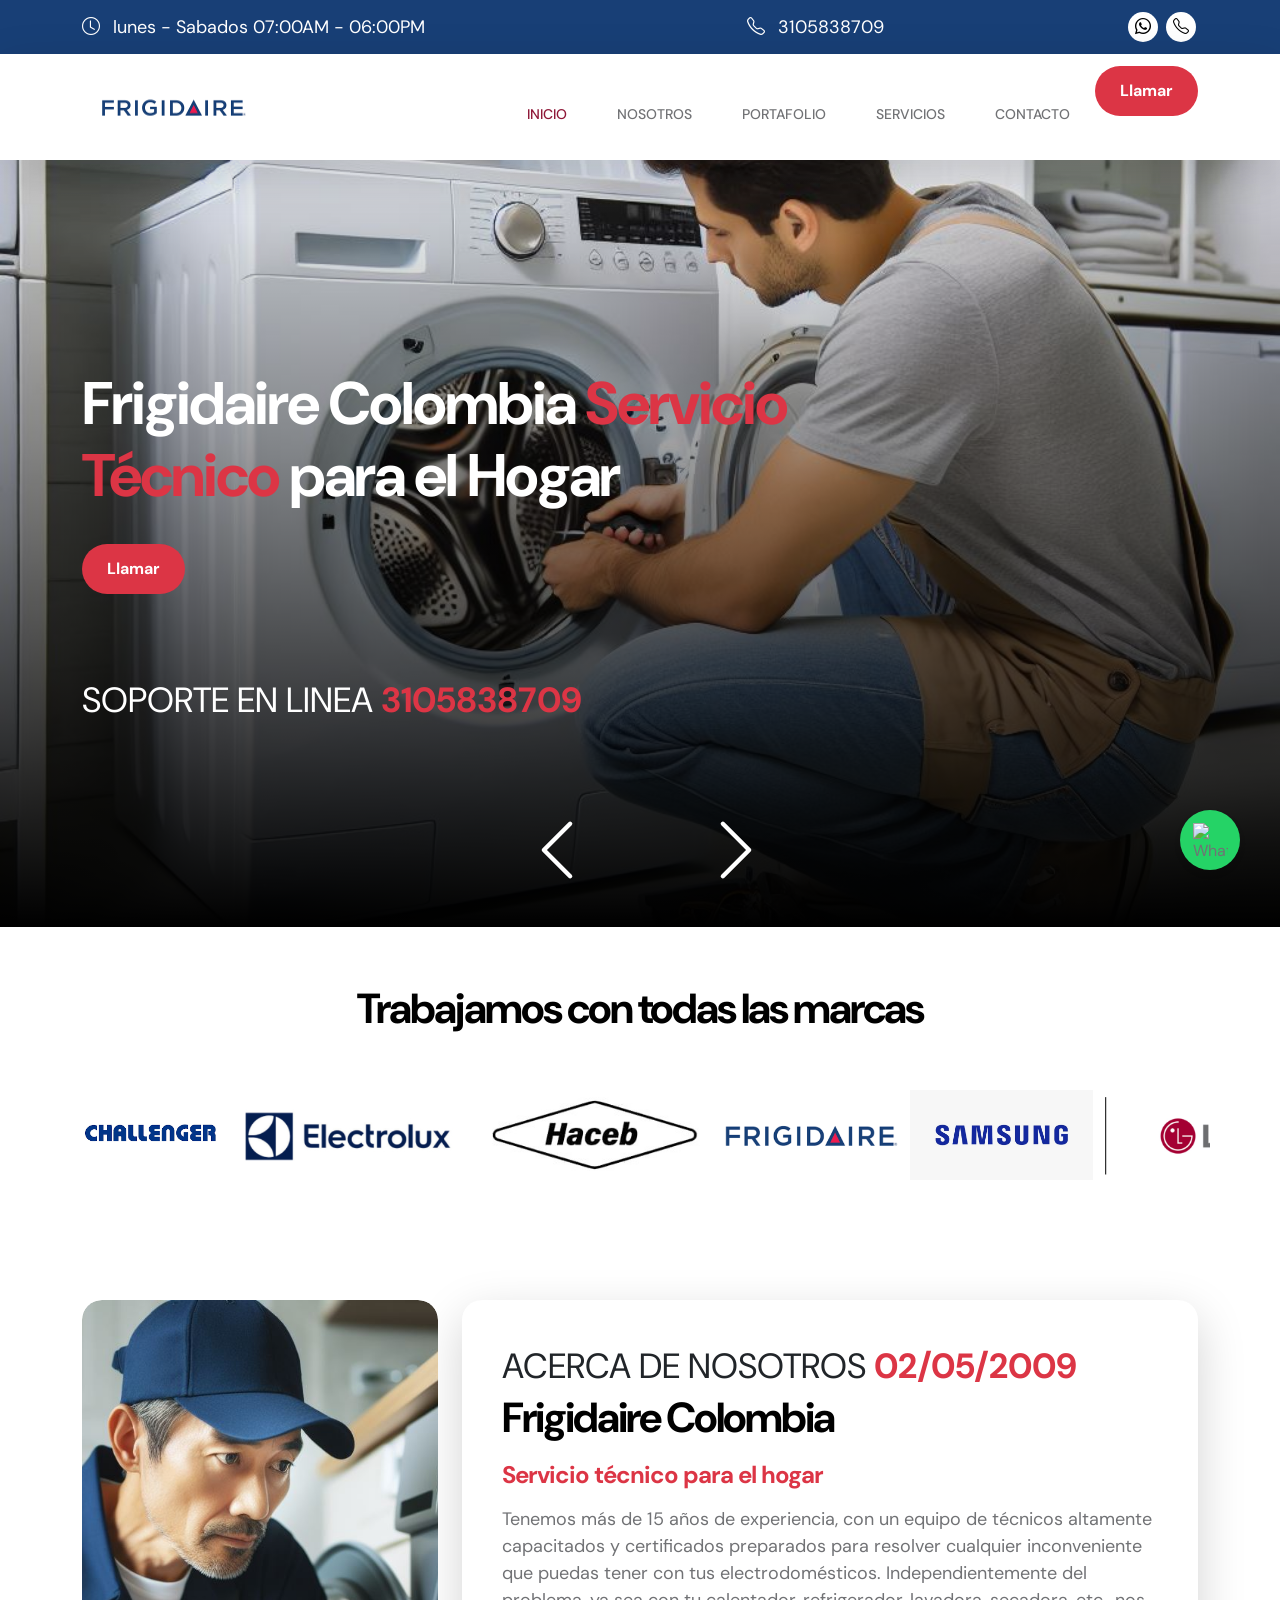
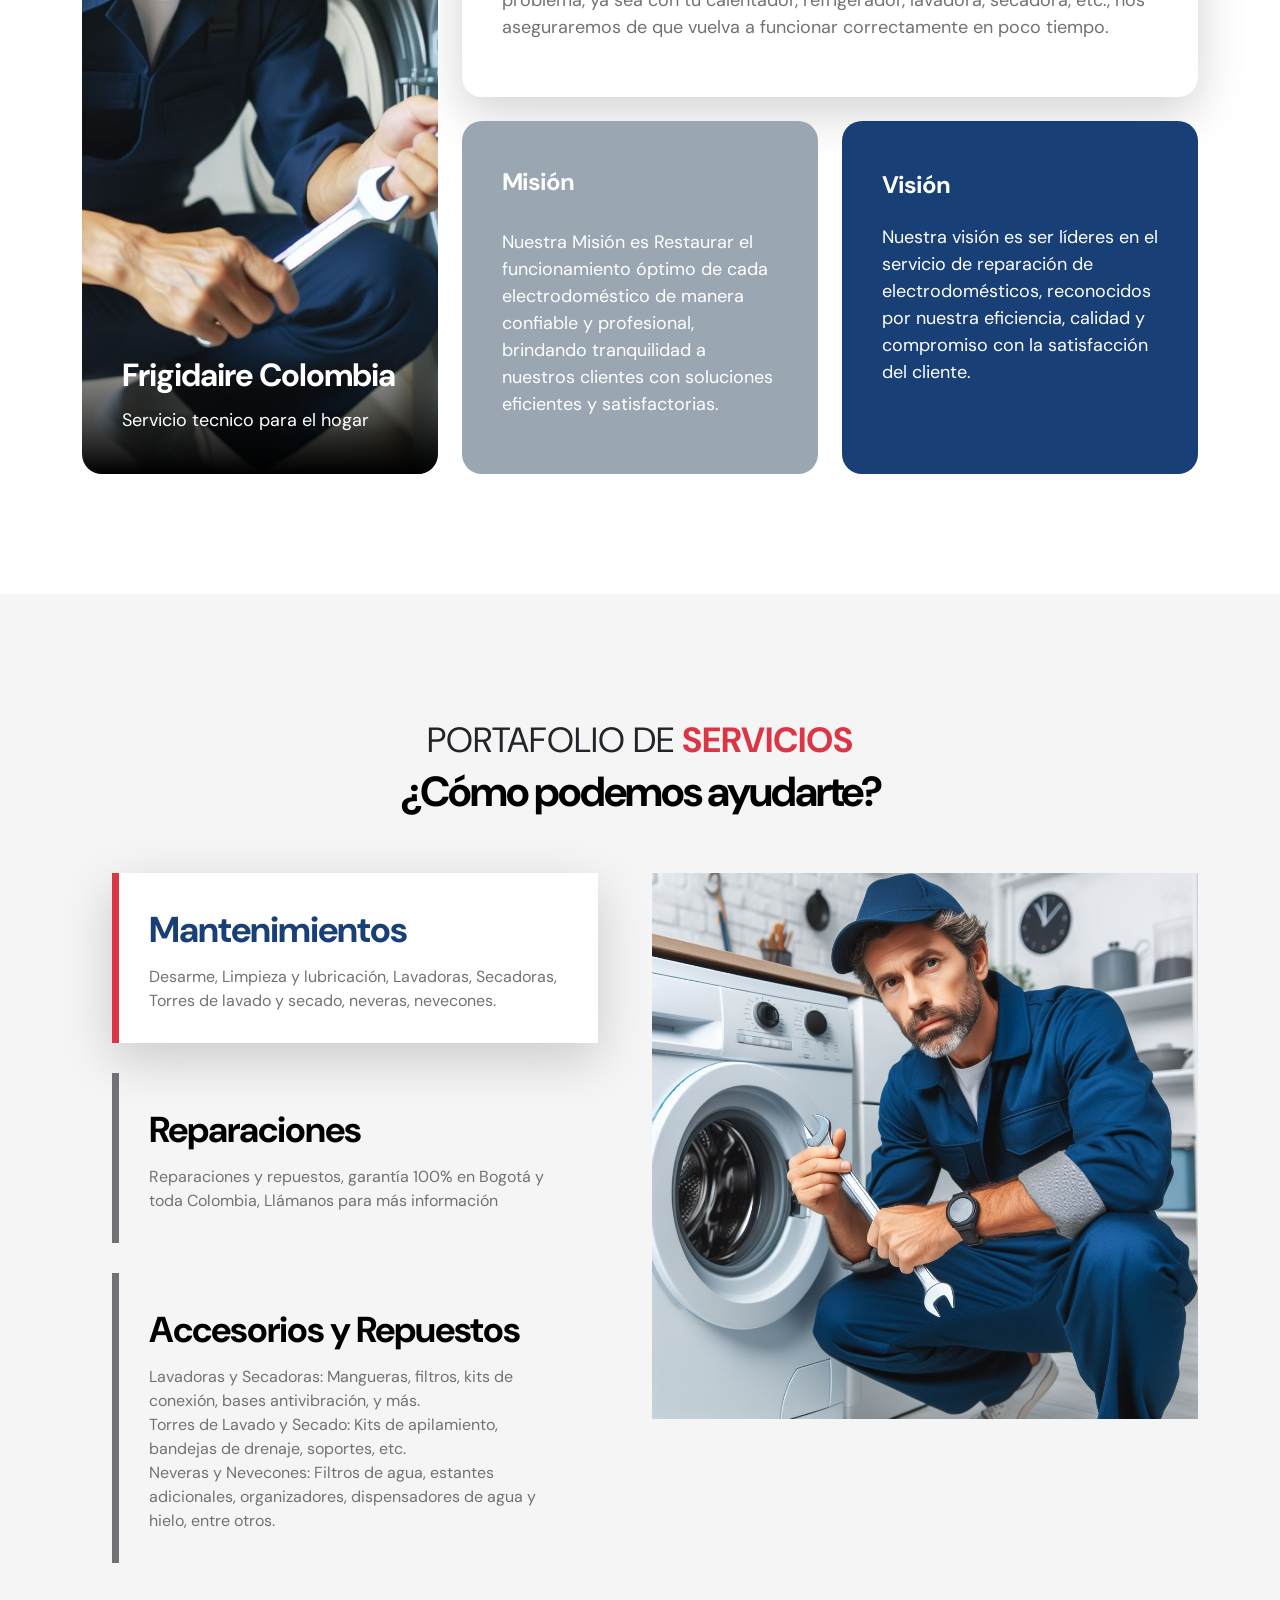
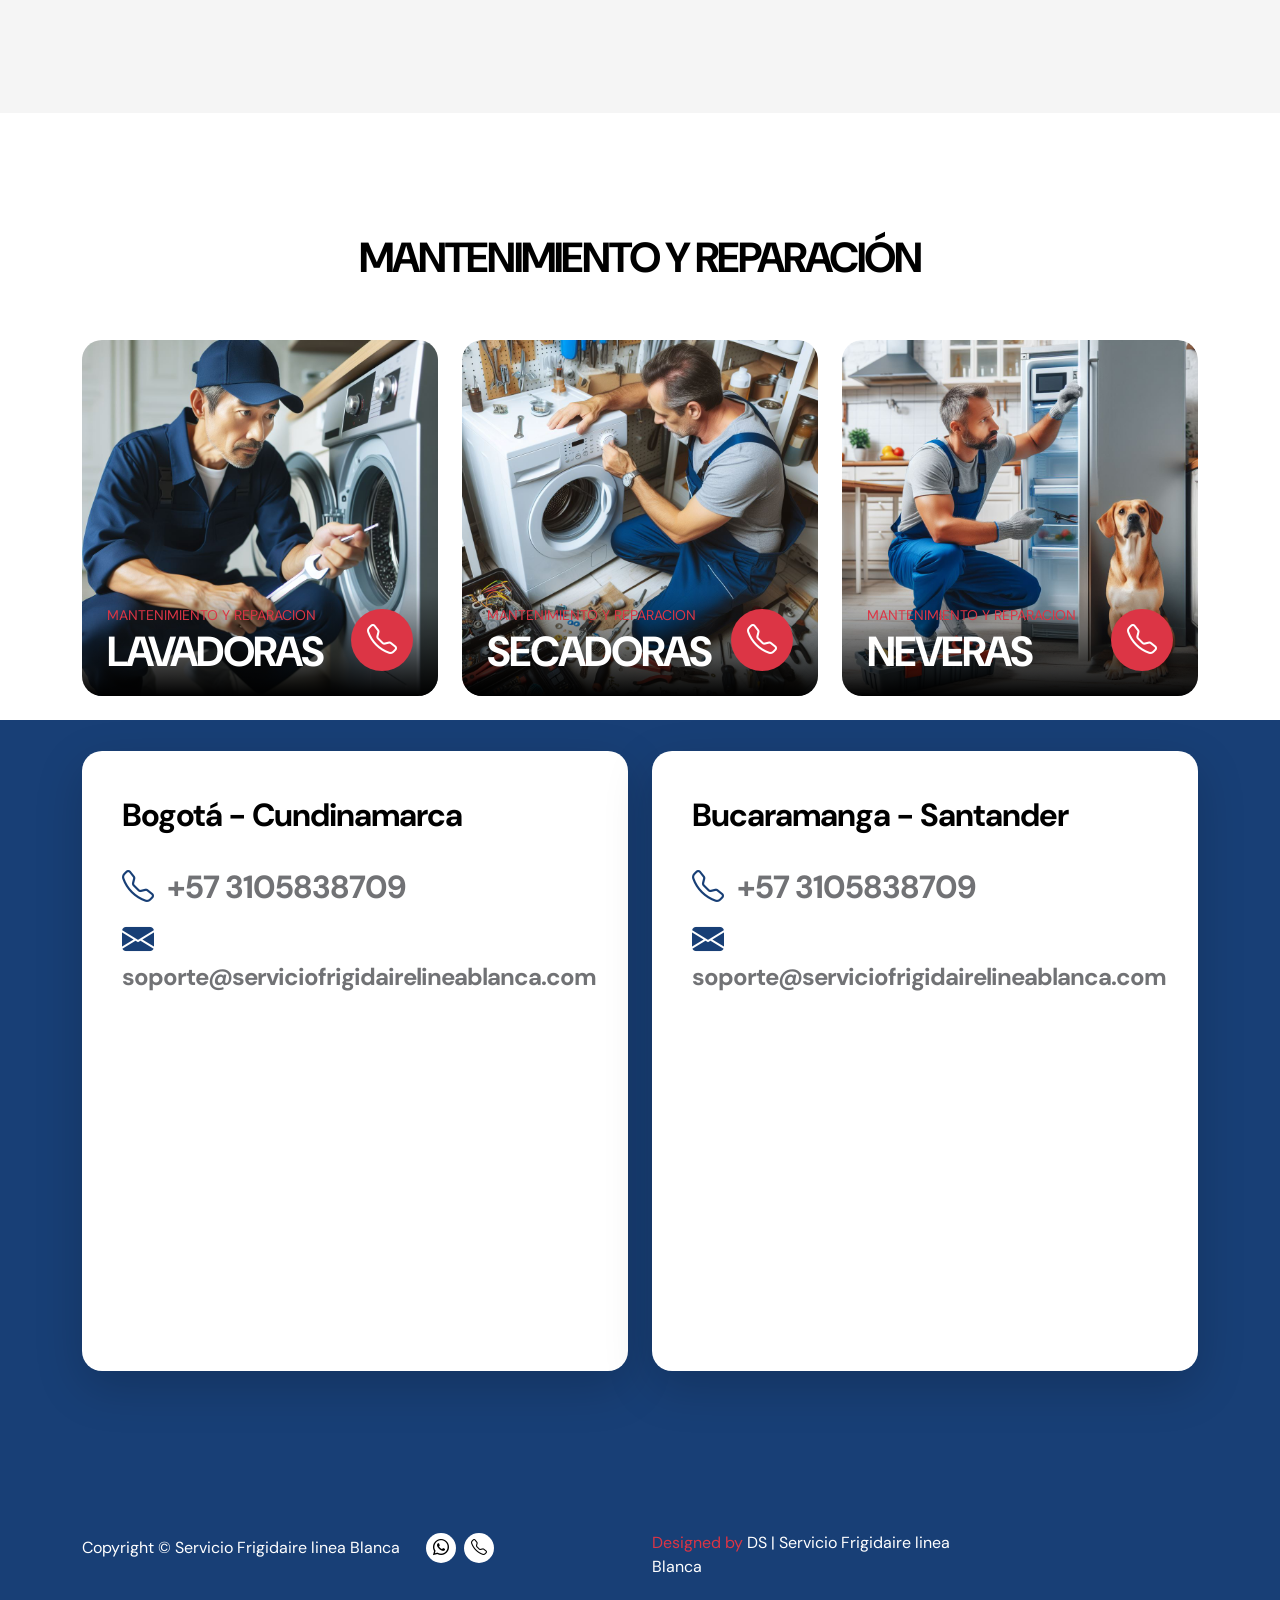
==== commit 1cc652b4: "Se corrigen errores de visualizacion pagina principal tamaño de letras" ====
--- a/index.html
+++ b/index.html
@@ -131,7 +131,7 @@
                                         <div class="d-flex align-items-center mt-4">
                                             <a class="custom-btn btn custom-link" href="tel: +57 3105838709">Llamar</a>
                                         </div>
-                                        <small class="small-title" style="font-size: 35px; margin-top: 10%;">soporte en linea <strong
+                                        <small class="small-title" style=" margin-top: 10%;">soporte en linea <strong
                                             class="text-danger" >3105838709</strong></small>
 
                                     </div>
@@ -152,7 +152,7 @@
                                         <div class="d-flex align-items-center mt-4">
                                             <a class="custom-btn btn custom-link" href="tel: +57 3105838709">Llamar</a>
                                         </div>
-                                        <small class="small-title" style="font-size: 35px;">soporte en linea <strong
+                                        <small class="small-title">soporte en linea <strong
                                             class="text-danger">3105838709</strong></small>
                                     </div>
                                 </div>
--- a/css/tooplate-waso-strategy.css
+++ b/css/tooplate-waso-strategy.css
@@ -152,6 +152,7 @@
 
 .small-title {
   text-transform: uppercase;
+  font-size: 35px;
 }
 
 
@@ -853,7 +854,7 @@
 
 @media screen and (max-width: 991px) {
   h1 {
-    font-size: 48px;
+    font-size: 40px;
   }
 
   h2 {
@@ -984,4 +985,9 @@
   .copyright-text {
     padding-bottom: 10px;
   }
+
+  .small-title{
+    font-size: 20px;
+  }
+
 }
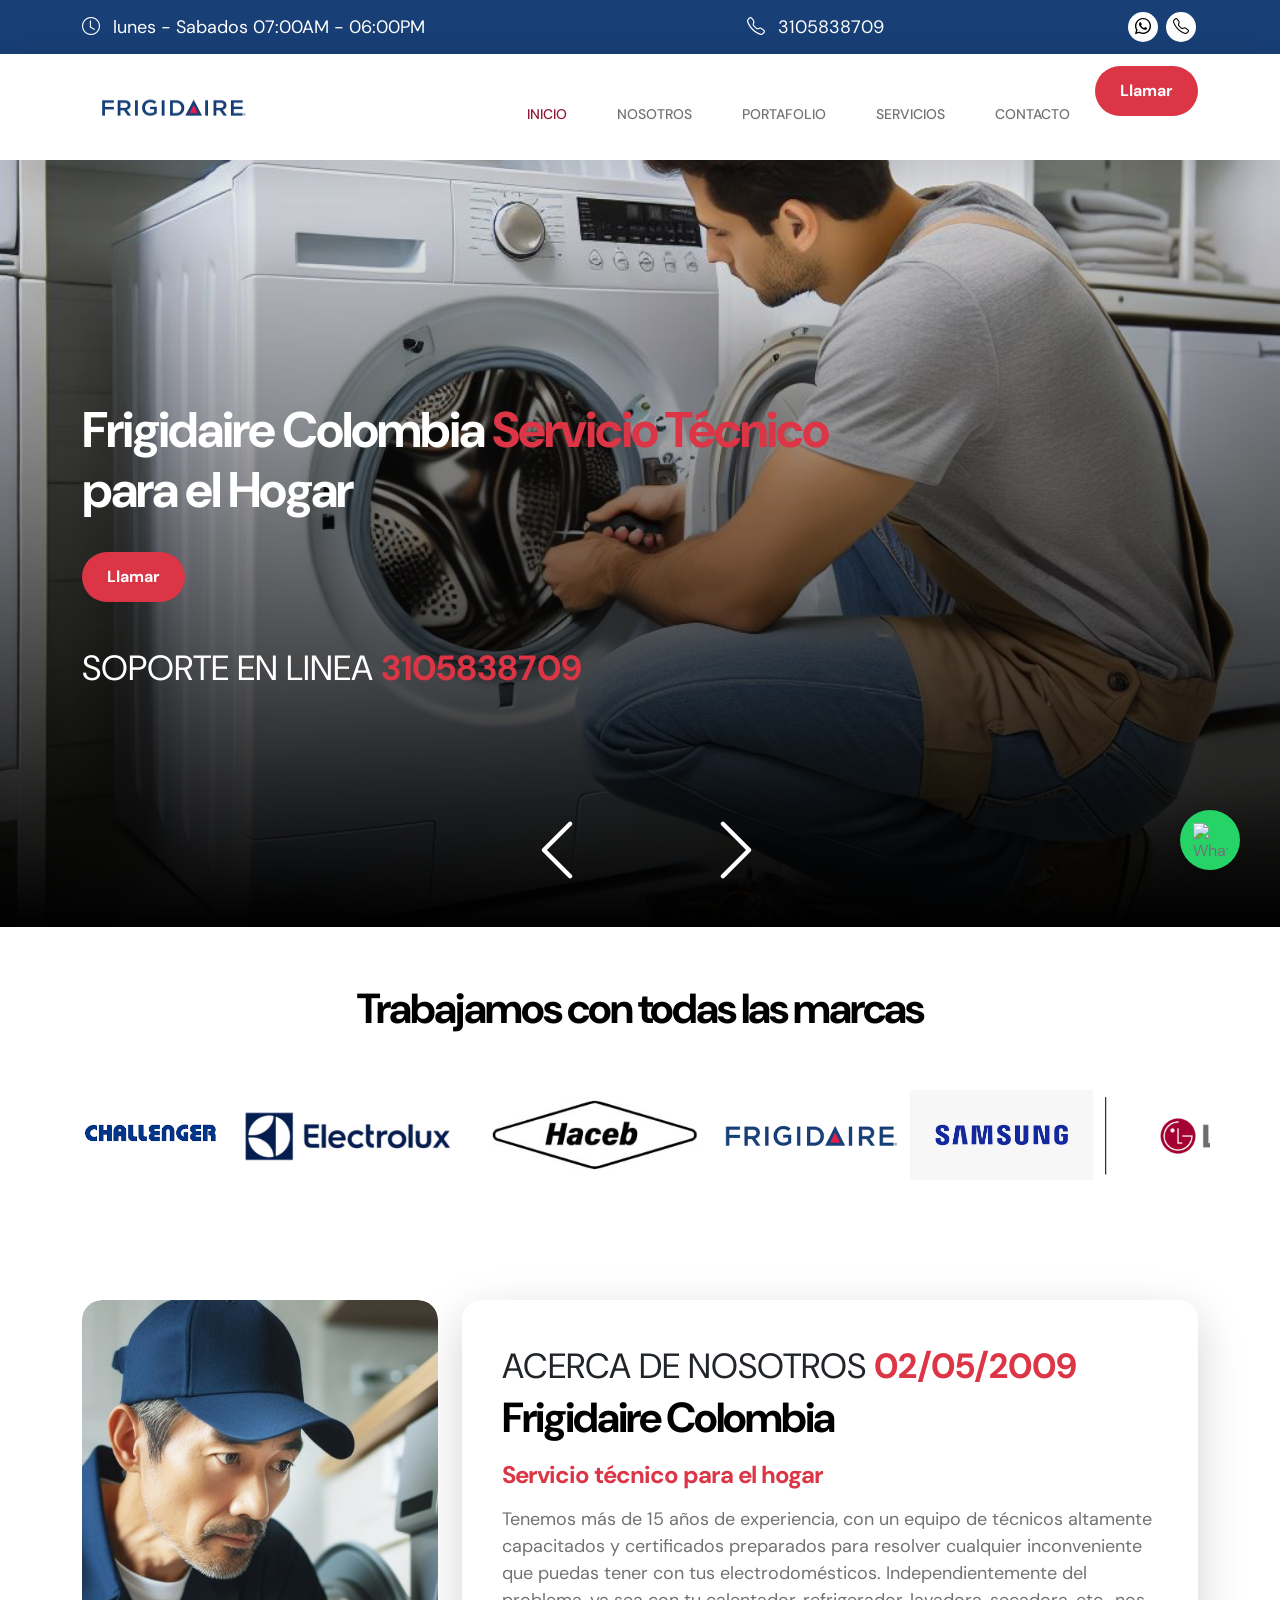
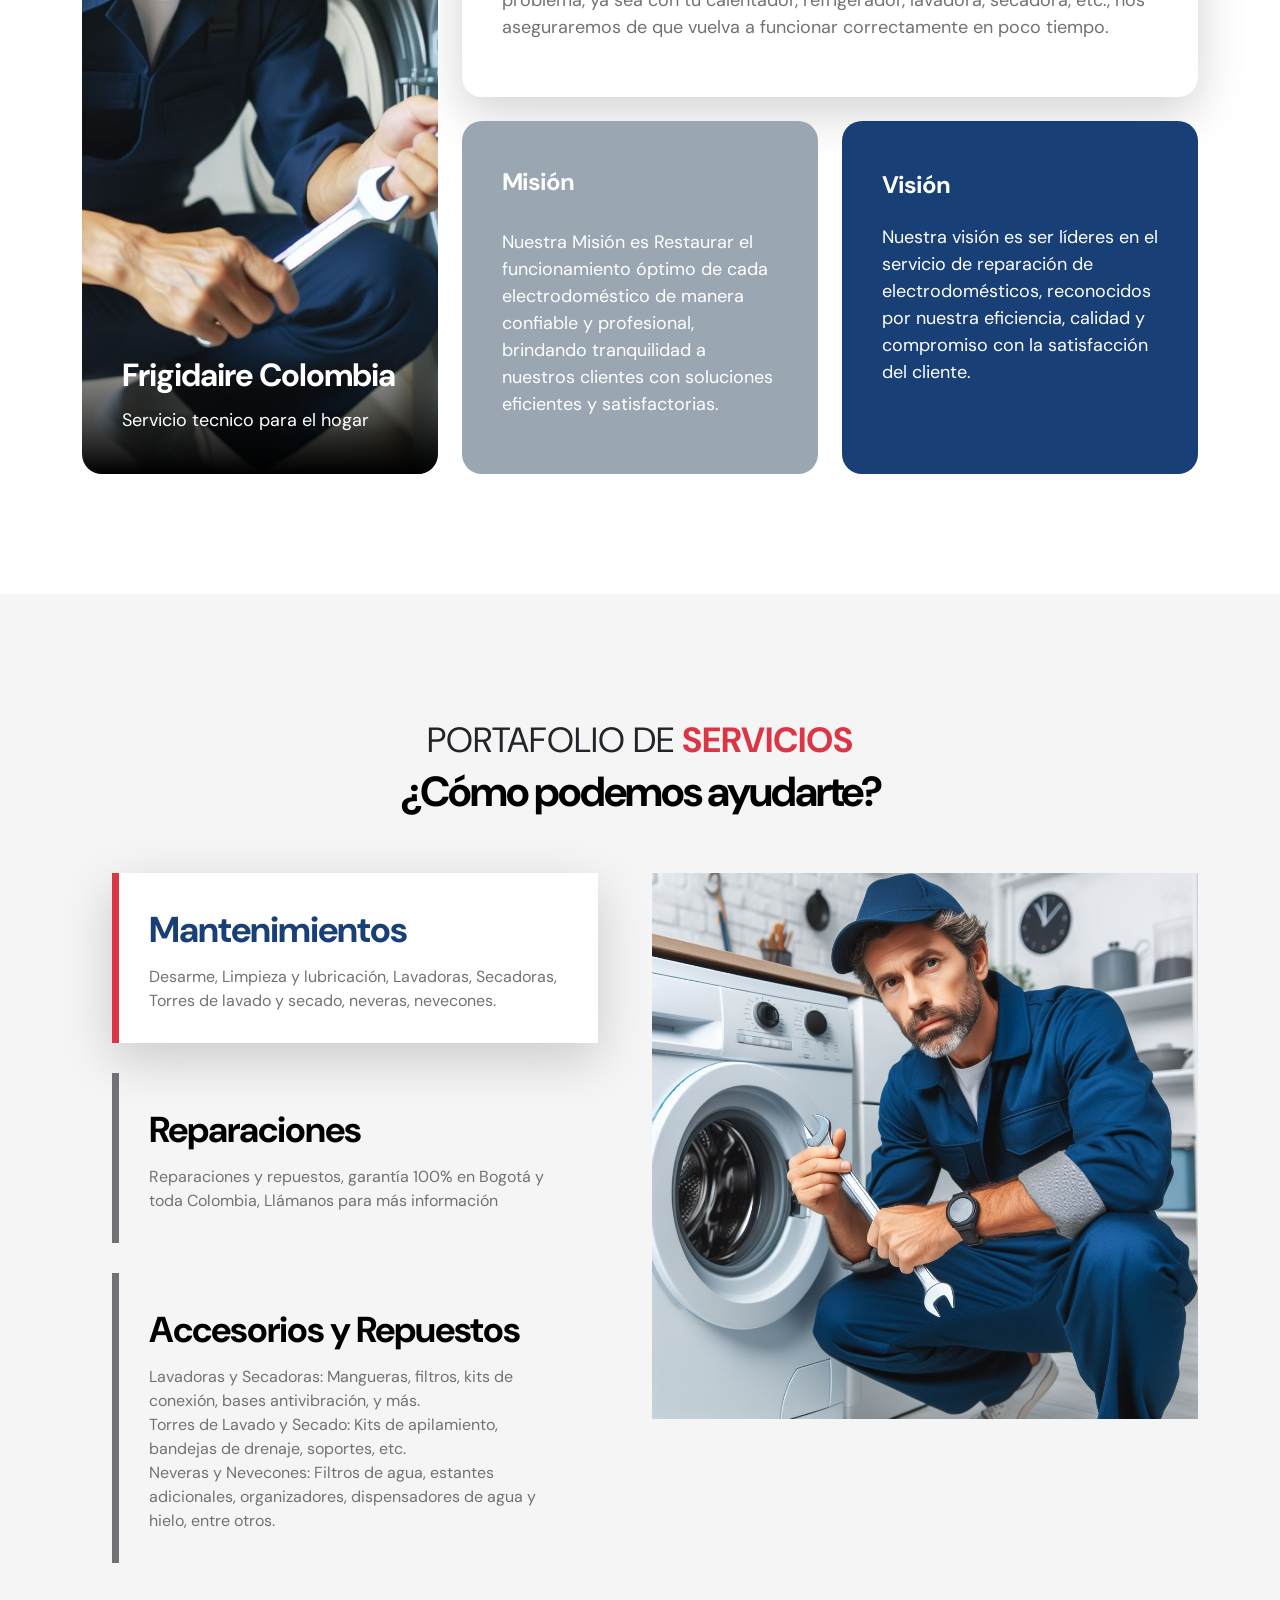
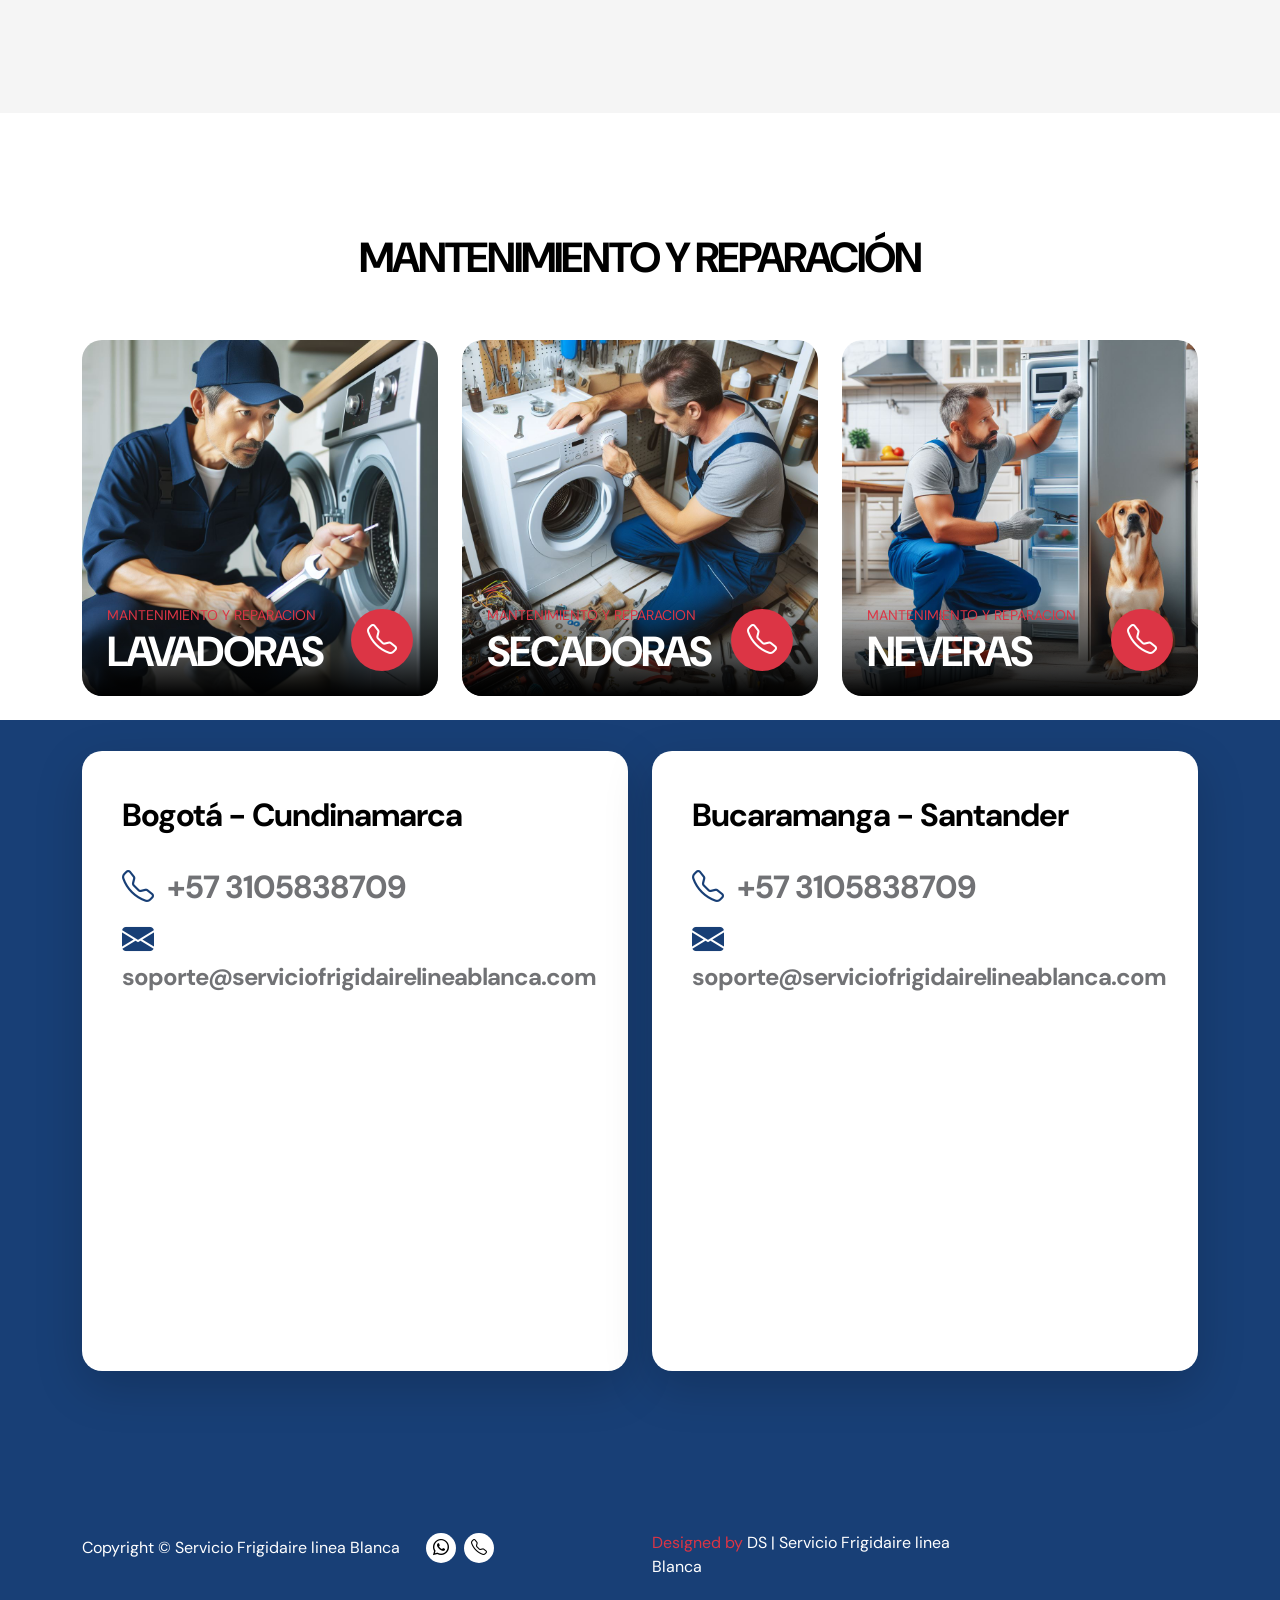
==== commit 8c29c2c6: "Se corrigen errores de visualizacion pagina principal tamaño de letras h1" ====
--- a/index.html
+++ b/index.html
@@ -131,7 +131,7 @@
                                         <div class="d-flex align-items-center mt-4">
                                             <a class="custom-btn btn custom-link" href="tel: +57 3105838709">Llamar</a>
                                         </div>
-                                        <small class="small-title" style=" margin-top: 10%;">soporte en linea <strong
+                                        <small class="small-title" style=" margin-top: 5%;">soporte en linea <strong
                                             class="text-danger" >3105838709</strong></small>
 
                                     </div>
--- a/css/tooplate-waso-strategy.css
+++ b/css/tooplate-waso-strategy.css
@@ -22,7 +22,7 @@
 
   --body-font-family: 'DM Sans', sans-serif;
 
-  --h1-font-size: 60px;
+  --h1-font-size: 50px;
   --h2-font-size: 42px;
   --h3-font-size: 36px;
   --h4-font-size: 32px;
@@ -854,11 +854,11 @@
 
 @media screen and (max-width: 991px) {
   h1 {
-    font-size: 40px;
+    font-size: 34px;
   }
 
   h2 {
-    font-size: 36px;
+    font-size: 32px;
   }
 
   h3 {
@@ -878,8 +878,8 @@
   }
 
   .section-padding {
-    padding-top: 80px;
-    padding-bottom: 80px;
+    padding-top: 0px;
+    padding-bottom: 0px;
   }
 
   .custom-btn {
@@ -936,7 +936,7 @@
 
 @media screen and (max-width: 480px) {
   h1 {
-    font-size: 38px;
+    font-size: 34px;
   }
 
   h2 {
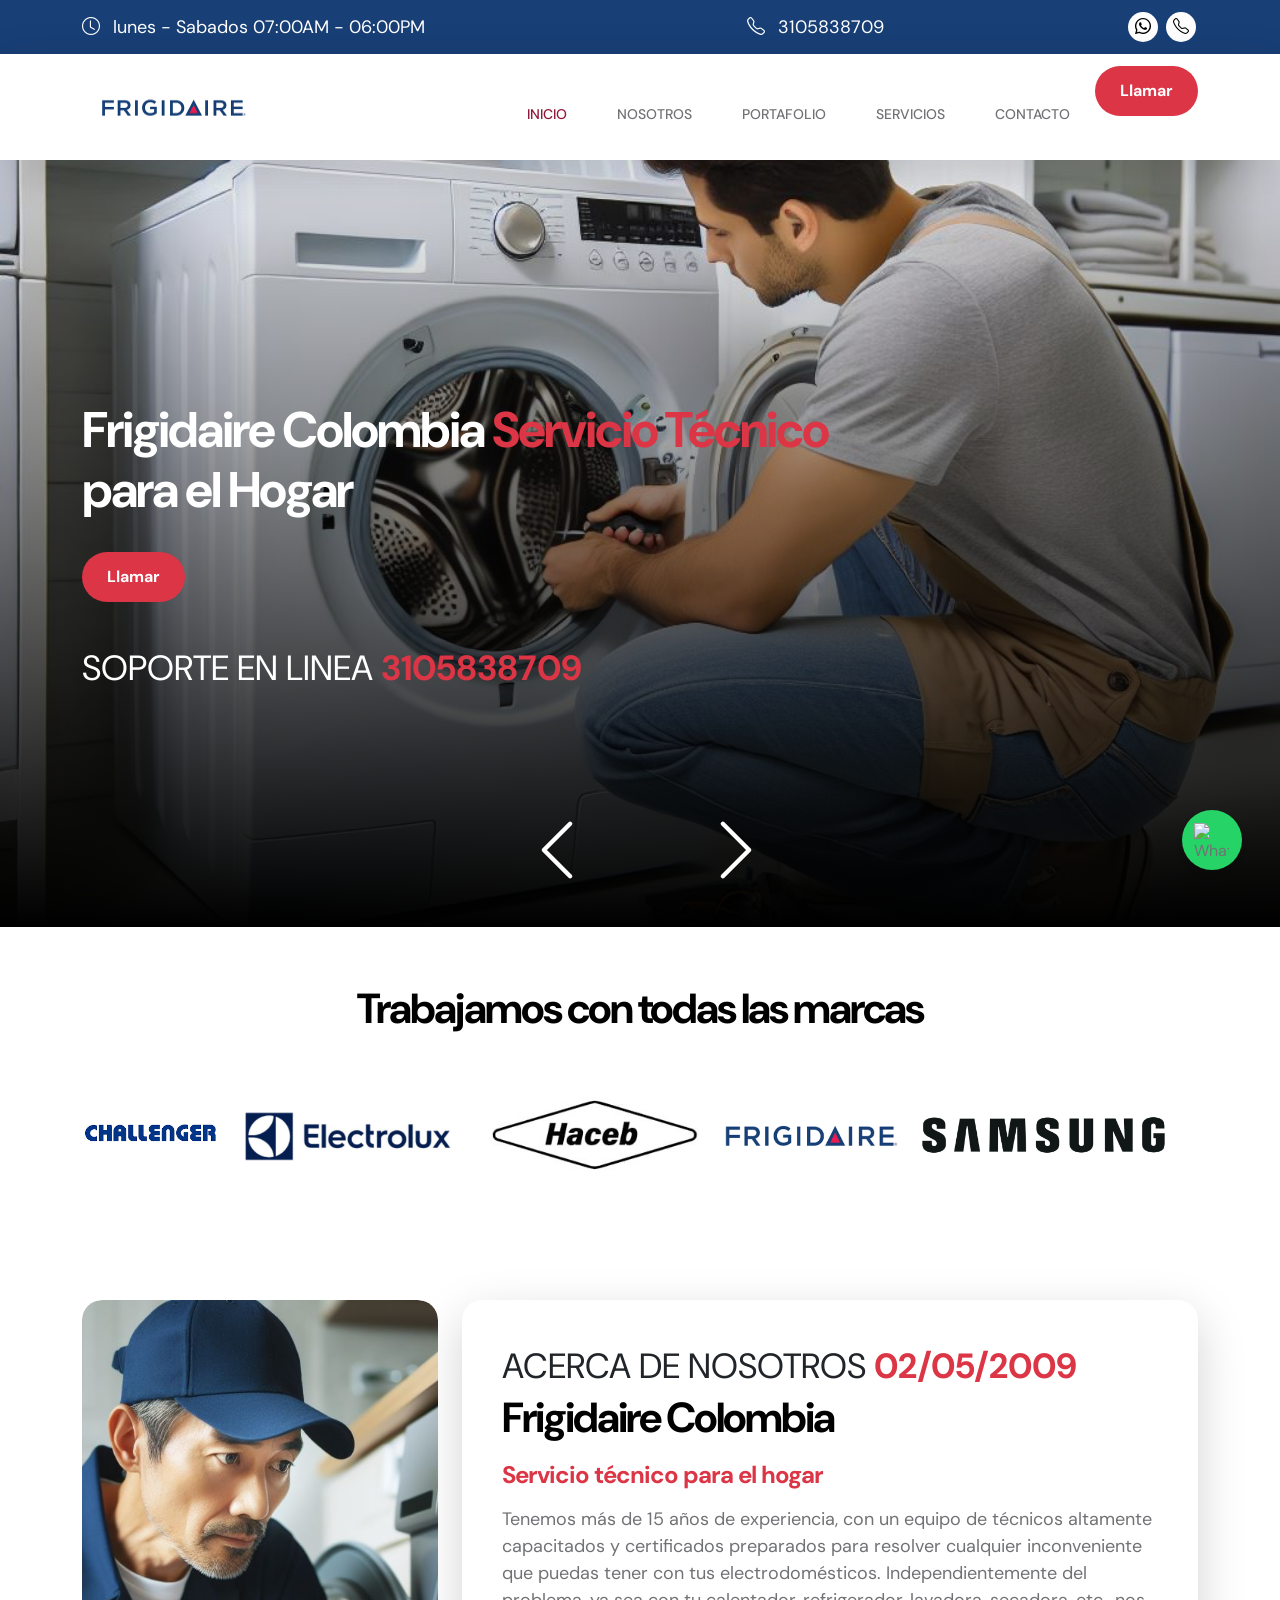
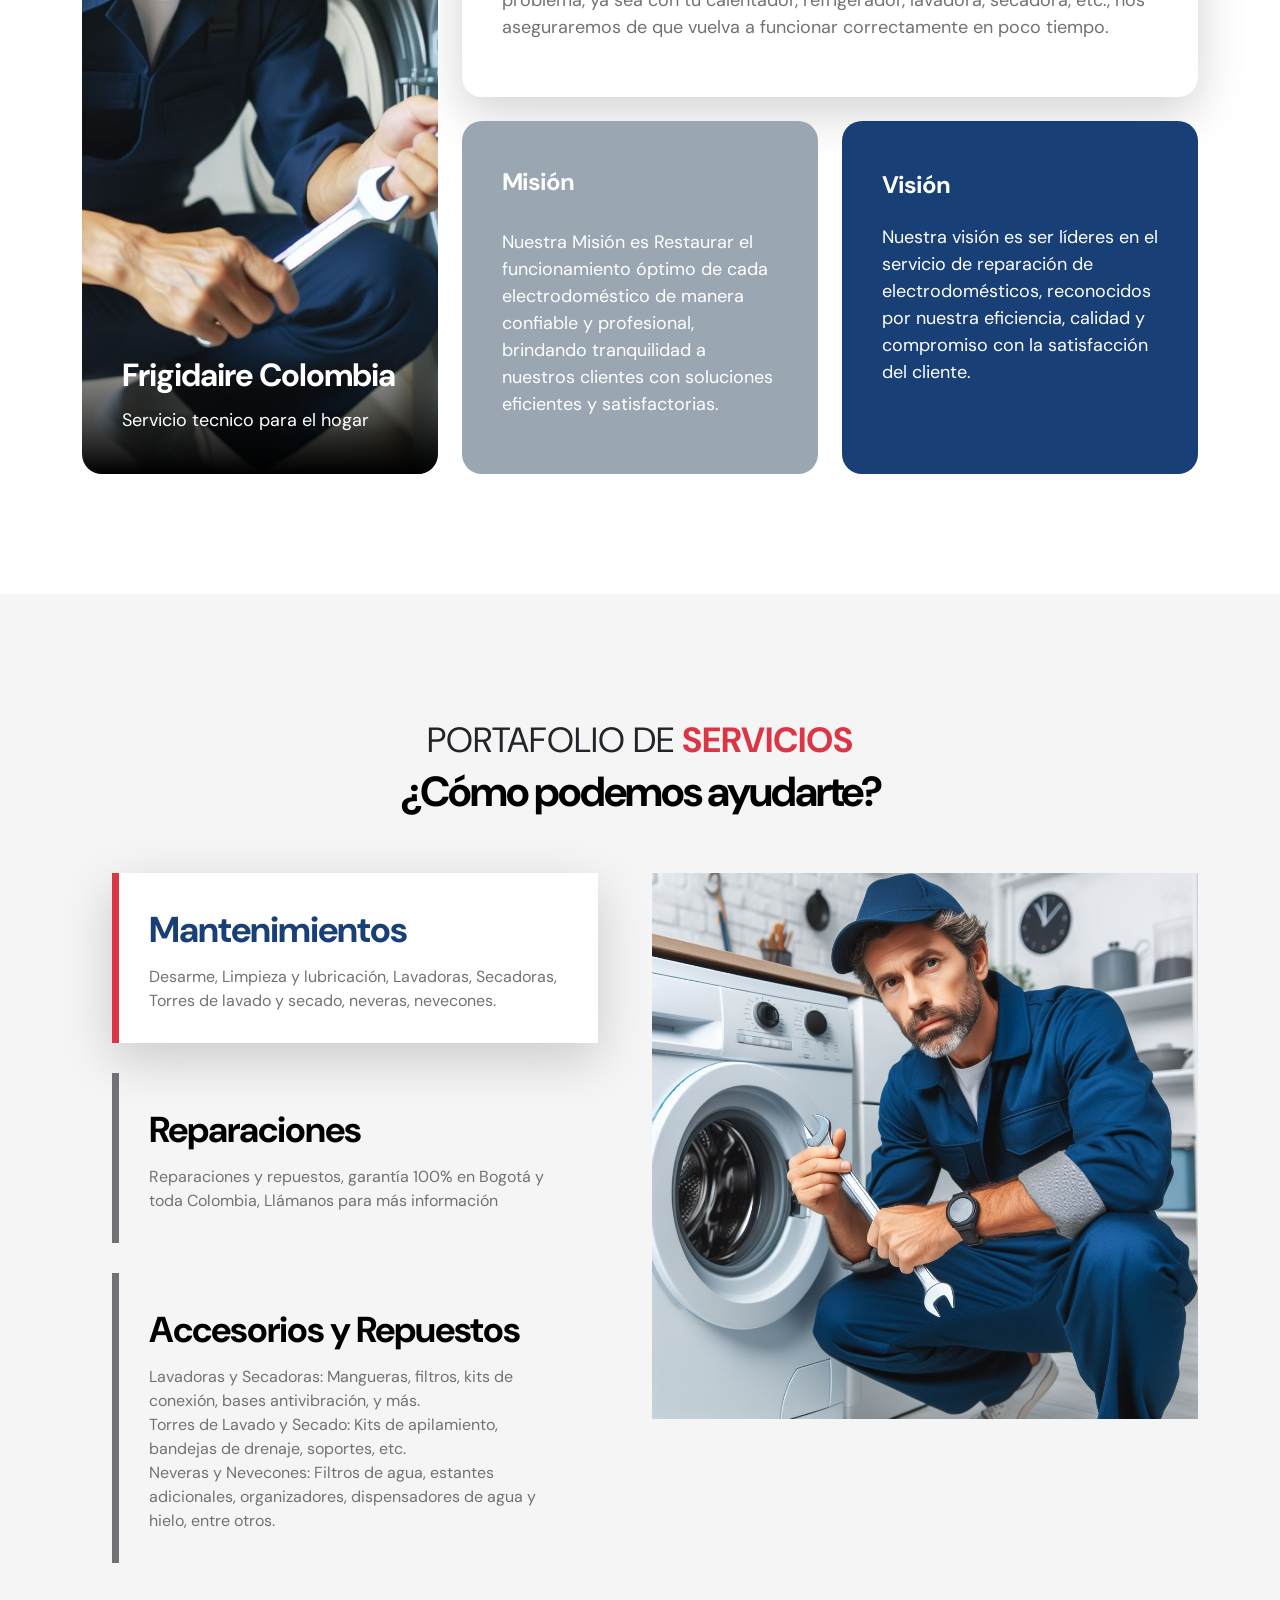
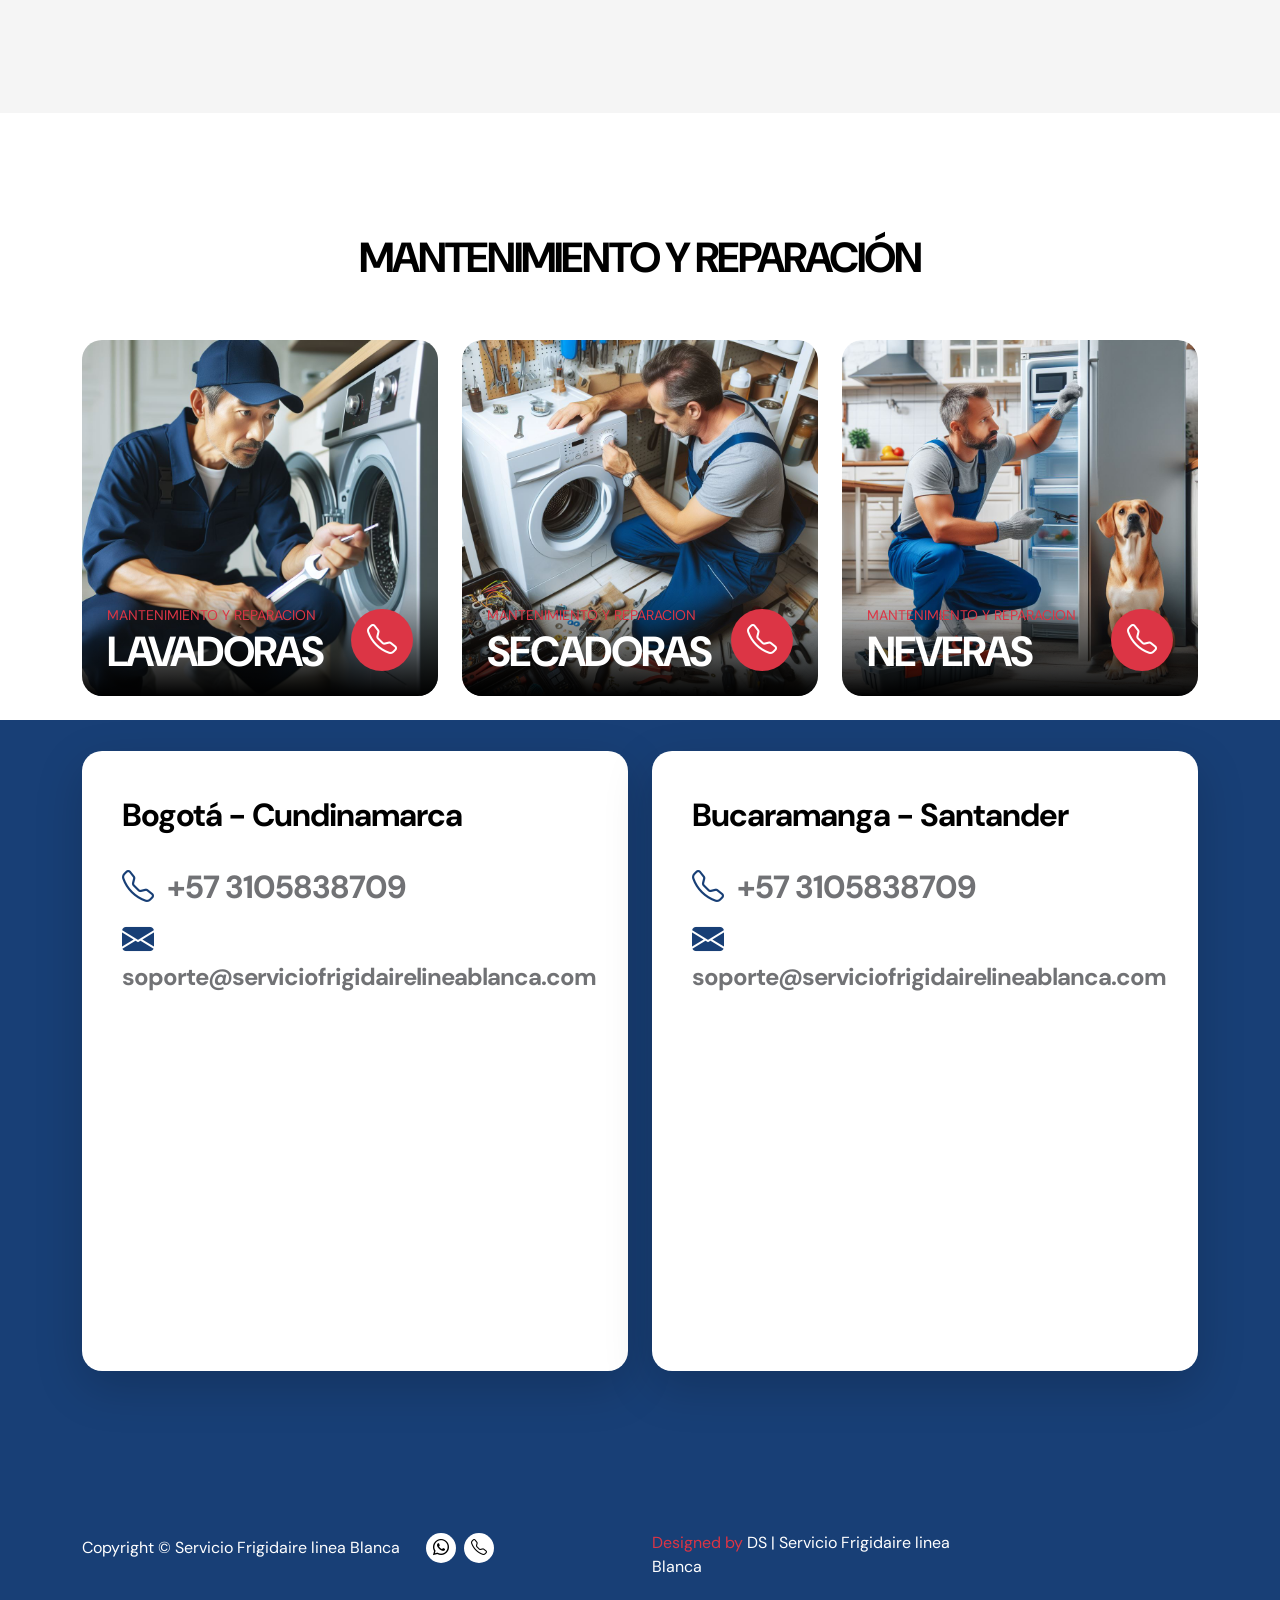
==== commit 99ddfb6d: "Se corrige posicion de btn whatsapp" ====
--- a/index.html
+++ b/index.html
@@ -179,6 +179,8 @@
                 </div>
             </div>
         </section>
+
+        <!--    Section Marcas     -->
         <section class="Logoscarousel">
             <div class="container">
                 <div class="row">
--- a/css/tooplate-waso-strategy.css
+++ b/css/tooplate-waso-strategy.css
@@ -721,7 +721,7 @@
   position: fixed;
   bottom: 30px;
   /* Distancia desde la parte inferior */
-  right: 40px;
+  right: 3%;
   /* Distancia desde la derecha */
   z-index: 1000;
   /* Asegúrate de que esté por encima de otros elementos */
@@ -750,7 +750,7 @@
 
 
 /*
-
+  carrusel de logos empresas
 */
 .carousel-conta {
   width: 100%; /* 100% del ancho de la página */
@@ -851,6 +851,13 @@
     margin-bottom: 0;
   }
 }
+@media screen and (max-width: 1100px) and (min-width: 991px) {
+
+  h1 {
+    font-size: 36px;
+  }
+}
+
 
 @media screen and (max-width: 991px) {
   h1 {
@@ -935,6 +942,20 @@
 }
 
 @media screen and (max-width: 480px) {
+  .whatsapp-btn {
+    position: fixed;
+    bottom: 30px;
+    /* Distancia desde la parte inferior */
+    right: 5%;
+    
+  }
+  .carousel2 img {
+    width: 50%; /* Ancho de la imagen */
+    height: 50px; /* Altura de la imagen */
+    object-fit: cover; /* Asegura que la imagen mantenga sus proporciones */
+    border-radius: 5px; /* Opcional: bordes redondeados */
+  }
+  
   h1 {
     font-size: 34px;
   }
@@ -990,4 +1011,14 @@
     font-size: 20px;
   }
 
+}
+
+@media screen and (max-width: 380px) {
+
+  .whatsapp-btn {
+    position: fixed;
+    bottom: 30px;
+    /* Distancia desde la parte inferior */
+    right: 20%;
+  }
 }
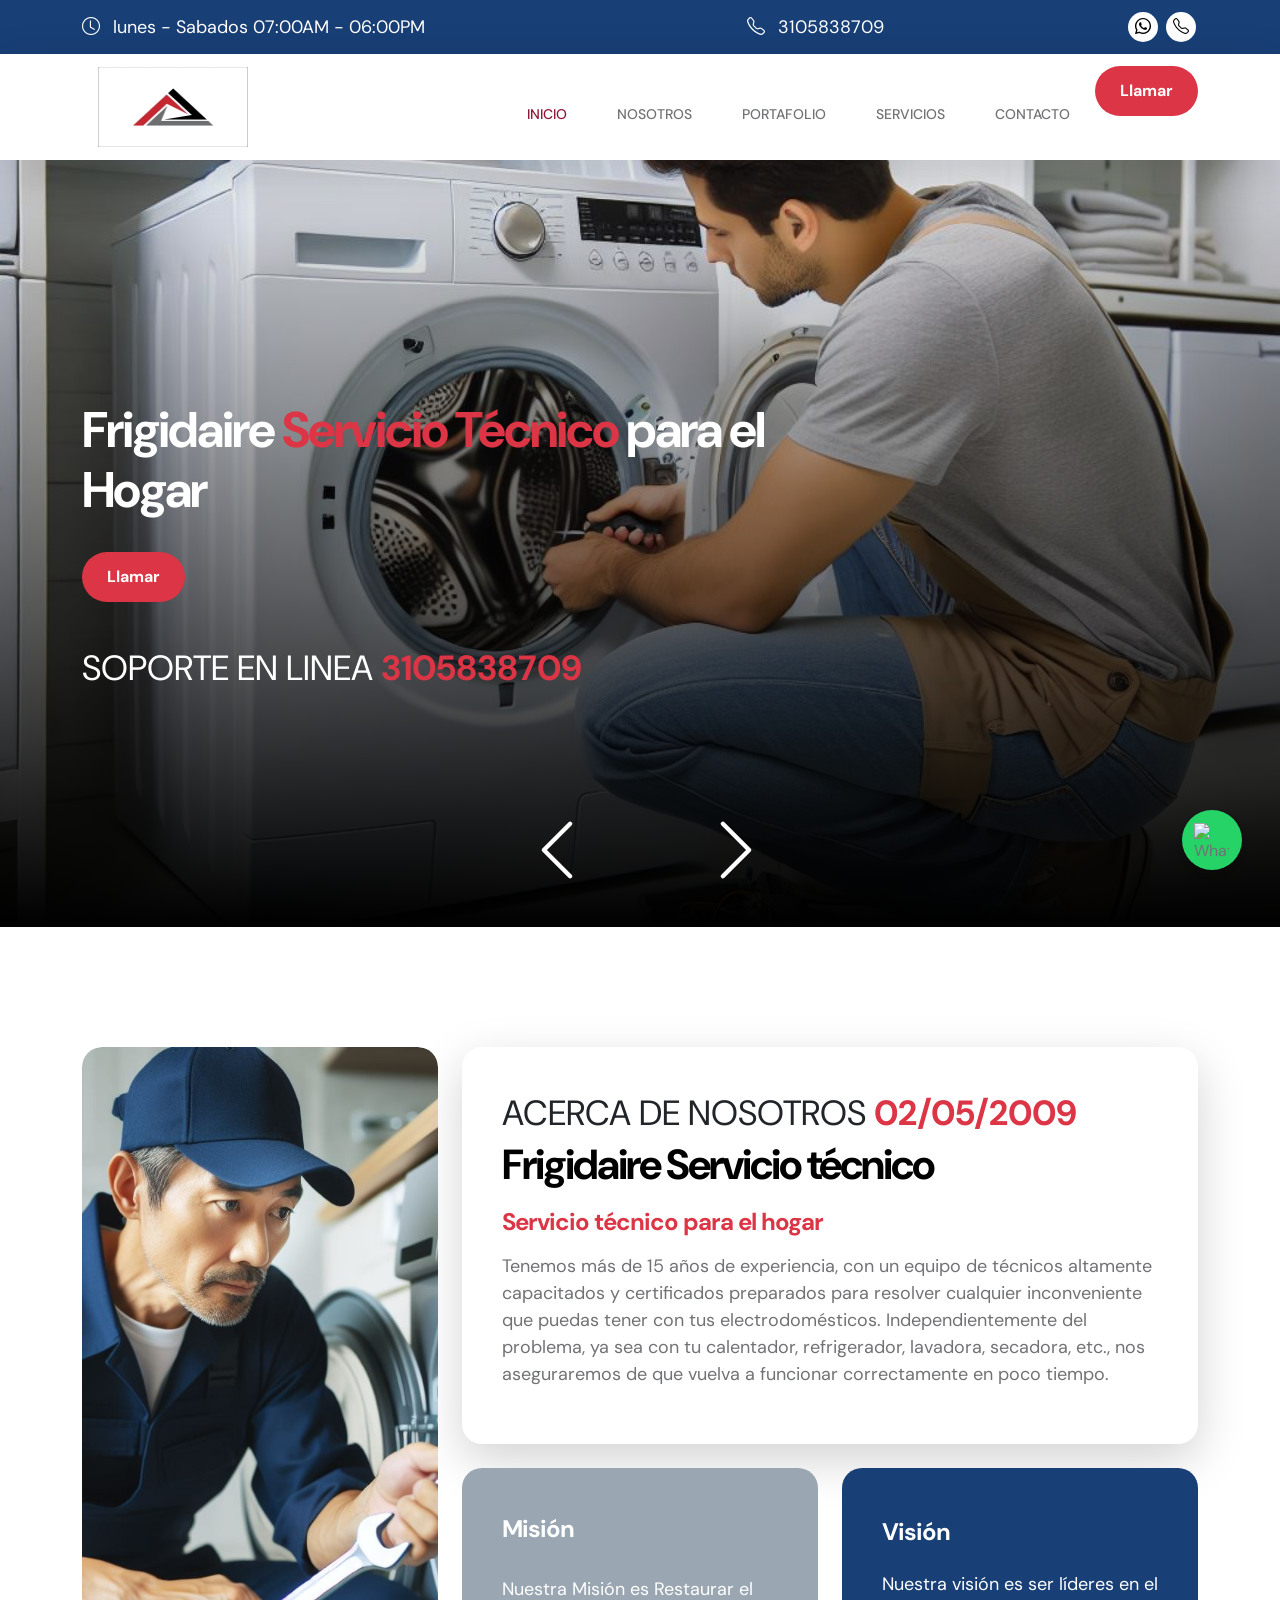
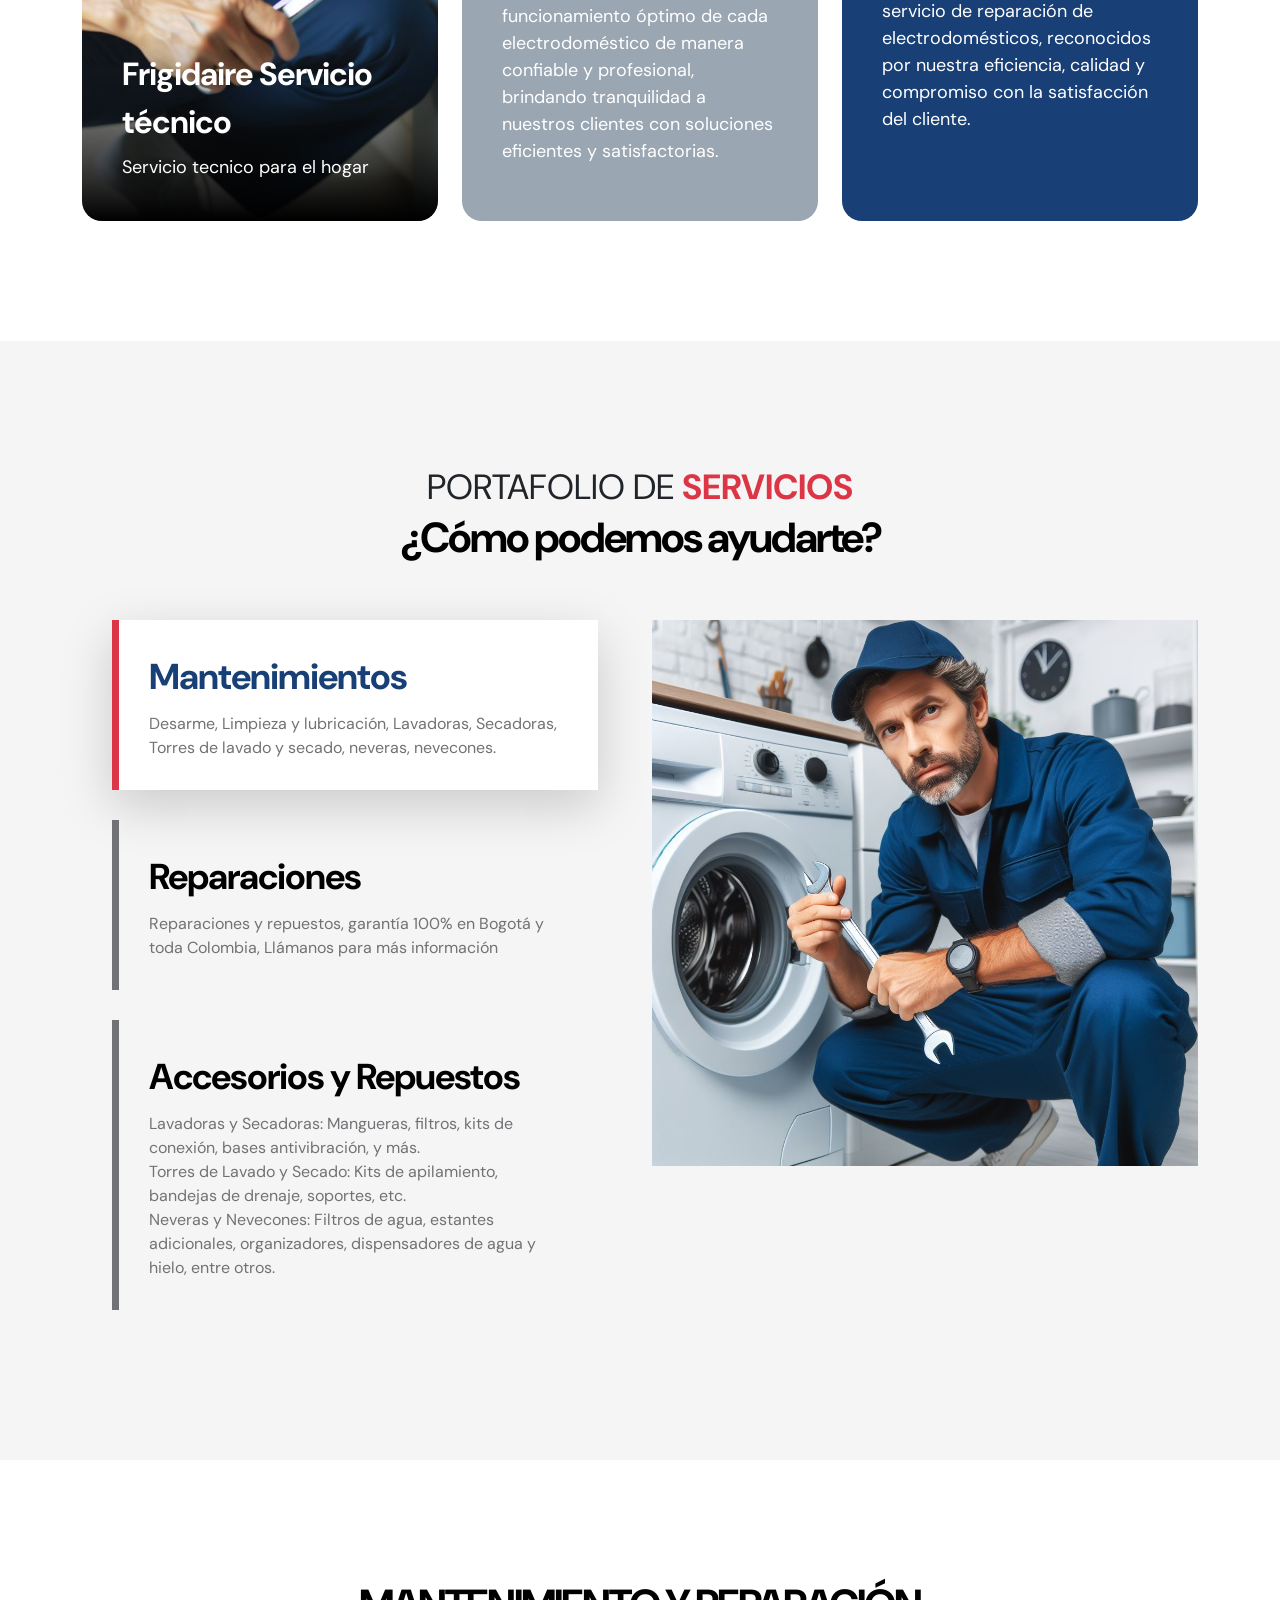
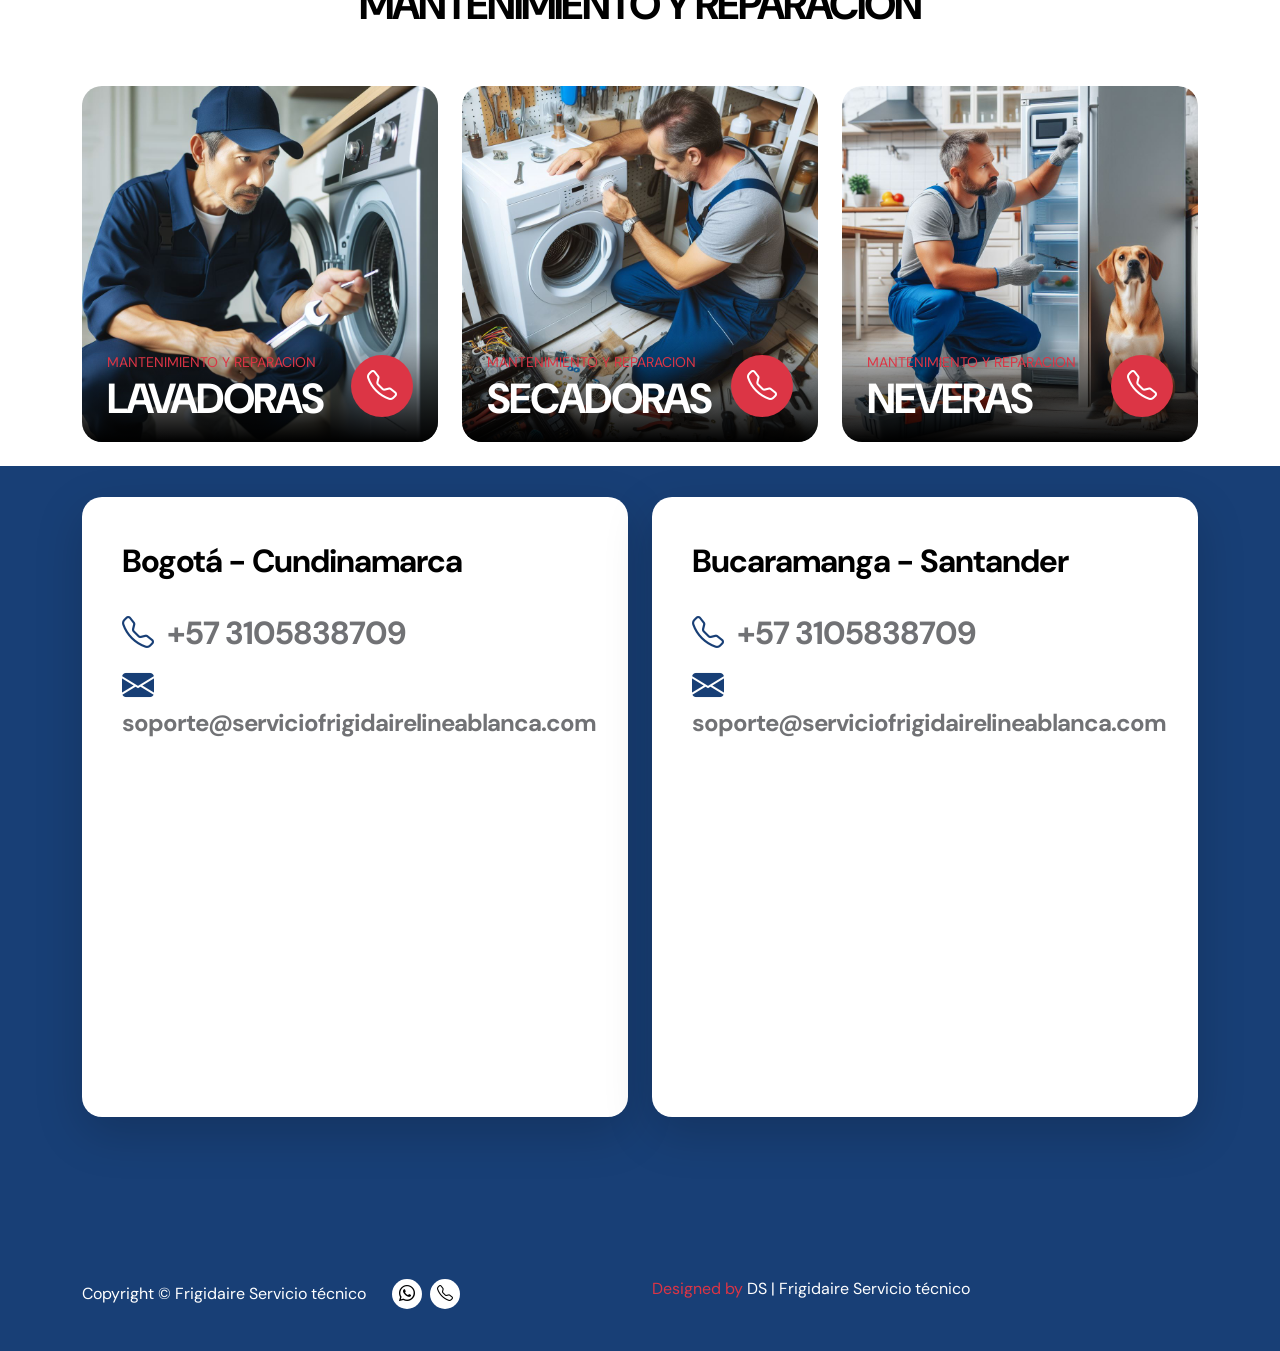
==== commit c56b575e: "se realizan cambios del nombre" ====
--- a/index.html
+++ b/index.html
@@ -10,7 +10,7 @@
     <script async custom-element="amp-analytics" src="https://cdn.ampproject.org/v0/amp-analytics-0.1.js"></script>
     <link rel="icon" href="images/logo.ico" type="image/x-icon">
     <link rel="shortcut icon" href="images/logo.ico" type="image/x-icon">
-    <title>Servicio tecnico Frigidaire </title>
+    <title>Frigidaire Servicio técnico</title>
 
     <!-- CSS FILES -->
     <link rel="preconnect" href="https://fonts.googleapis.com">
@@ -125,7 +125,7 @@
                                 <div class="container position-relative h-100">
                                     <div class="carousel-caption d-flex flex-column justify-content-center" >
                                        
-                                        <h1>Frigidaire Colombia <span class="text-danger">Servicio Técnico</span> para
+                                        <h1>Frigidaire <span class="text-danger">Servicio Técnico</span> para
                                             el Hogar</h1>
 
                                         <div class="d-flex align-items-center mt-4">
@@ -178,34 +178,7 @@
 
                 </div>
             </div>
-        </section>
-
-        <!--    Section Marcas     -->
-        <section class="Logoscarousel">
-            <div class="container">
-                <div class="row">
-
-                    <div class="col-lg-10 col-12 text-center mx-auto mb-5" style="margin-top: 5%;">
-                        <h2>Trabajamos con todas las marcas</h2>
-                    </div>
-                    <div class="carousel-conta">
-                        <div class="carousel2">
-                            
-                            <img src="./images/Marcas/challenger.jfif" alt="challenger">
-                            <img src="./images/Marcas/electrolux.jfif" alt="electrolux">
-                            <img src="./images/Marcas/haceb.jfif" alt="haceb">
-                            <img src="./images/Marcas/frigidaire.jpeg" alt="frigidaire">
-                            <img src="./images/Marcas/samsung.jfif" alt="samsung">
-                            <img src="./images/Marcas/lg.jfif" alt="lg">
-                            <img src="./images/Marcas/whirlpool.jfif" alt="whirlpool">
-                            <img src="./images/Marcas/mabe.jpg" alt="mabe">
-                            <img src="./images/Marcas/centrales.jpeg" alt="centrales">
-                            <img src="./images/Marcas/electrolux.jfif" alt="electrolux">
-                    </div>
-                </div>
-        </section>
-
-
+        </section>     
 
         <section class="about section-padding" id="section_2">
             <div class="container">
@@ -216,7 +189,7 @@
                             <img src="images/reparar.jpg" class="img-fluid about-image" alt="">
 
                             <div class="about-image-info">
-                                <h4 class="text-white">Frigidaire Colombia</h4>
+                                <h4 class="text-white">Frigidaire Servicio técnico</h4>
 
                                 <p class="text-white mb-0">Servicio tecnico para el hogar</p>
                             </div>
@@ -230,7 +203,7 @@
                                 <small class="small-title">Acerca de Nosotros <strong
                                         class="text-danger">02/05/2009</strong></small>
 
-                                <h2 class="mb-3">Frigidaire Colombia</h2>
+                                <h2 class="mb-3">Frigidaire Servicio técnico</h2>
 
                                 <h5 class="mb-3 text-danger">Servicio técnico para el hogar</h5>
 
@@ -483,7 +456,7 @@
                                     <!-- Copy "embed a map" HTML code from any point on Google Maps -> Share Link  -->
 
                                     <iframe class="google-map mt-4"
-                                        src="https://www.google.com/maps/embed?pb=!1m18!1m12!1m3!1d3976.6391143228334!2d-74.14257348523997!3d4.678499496590055!2m3!1f0!2f0!3f0!3m2!1i1024!2i768!4f13.1!3m3!1m2!1s0x8e3f993d7b4a78b1%3A0x2d6575c2f0e03d7a!2sCalle%2018%20%23110-61%2C%20Fontib%C3%B3n%2C%20Bogot%C3%A1%2C%20Colombia!5e0!3m2!1sen!2sus!4v1657814406289!5m2!1sen!2sus"
+                                        src="https://www.google.com/maps/embed?pb=!1m18!1m12!1m3!1d3976.741829864406!2d-74.1580169!3d4.6714379!2m3!1f0!2f0!3f0!3m2!1i1024!2i768!4f13.1!3m3!1m2!1s0x8e3f9cf6f836c007%3A0x3e05417aa82aeaa5!2sCra.%20106%20%2315a-24%2C%20Bogot%C3%A1!5e0!3m2!1ses!2sco!4v1733270000000!5m2!1ses!2sco"
                                         width="100%" height="300" allowfullscreen="" loading="lazy"></iframe>
 
 
@@ -514,7 +487,7 @@
                                     <!-- Copy "embed a map" HTML code from any point on Google Maps -> Share Link  -->
 
                                     <iframe class="google-map mt-4"
-                                        src="https://www.google.com/maps/embed?pb=!1m18!1m12!1m3!1d3976.5535115533235!2d-73.1283913!3d7.138613!2m3!1f0!2f0!3f0!3m2!1i1024!2i768!4f13.1!3m3!1m2!1s0x8e6815738e395623%3A0x49a53cbe66d33a4b!2sCra.+19+%237-38%2C+Comuneros%2C+Bucaramanga%2C+Santander!5e0!3m2!1ses!2sco!4v1700000000000"
+                                        src="https://www.google.com/maps/embed?pb=!1m18!1m12!1m3!1d3929.461836455244!2d-73.1308579!3d7.1385973!2m3!1f0!2f0!3f0!3m2!1i1024!2i768!4f13.1!3m3!1m2!1s0x8e68157391dd6b57%3A0x59ef27c00a410830!2sCra.%2019%20%237-46%2C%20Bucaramanga%2C%20Santander!5e0!3m2!1ses!2sco!4v1733275000000!5m2!1ses!2sco"
                                         width="100%" height="300" allowfullscreen="" loading="lazy">
                                     </iframe>
 
@@ -544,7 +517,7 @@
 
                 <div class="col-lg-6 col-12">
                     <div class="site-footer-wrap d-flex align-items-center">
-                        <p class="copyright-text mb-0 me-4">Copyright © Servicio Frigidaire linea Blanca </p>
+                        <p class="copyright-text mb-0 me-4">Copyright © Frigidaire Servicio técnico </p>
                         <ul class="social-icon">
                             <li><a href="https://api.whatsapp.com/send?phone=+573105838709&text=¡Hola%20😊!%20Somos%20Servicio%20Frigidaire%20Linea%20Blanca%20|%20Servicio%20Técnico%20Especializado%20👨‍🔧🔧%20¿Tienes%20problemas%20con%20tus%20electrodomésticos?%20¡Estamos%20aquí%20para%20ayudarte!%20😊🔧"
                                     class="social-icon-link bi-whatsapp"></a></li>
@@ -557,7 +530,7 @@
 
                 <div class="col-lg-4 col-8">
                     <p class="copyright-text mb-0 me-4 text-danger">Designed by <a href="#" target="_blank"
-                            class="text-white">DS | Servicio Frigidaire linea Blanca</a></p>
+                            class="text-white">DS | Frigidaire Servicio técnico</a></p>
                 </div>
 
             </div>
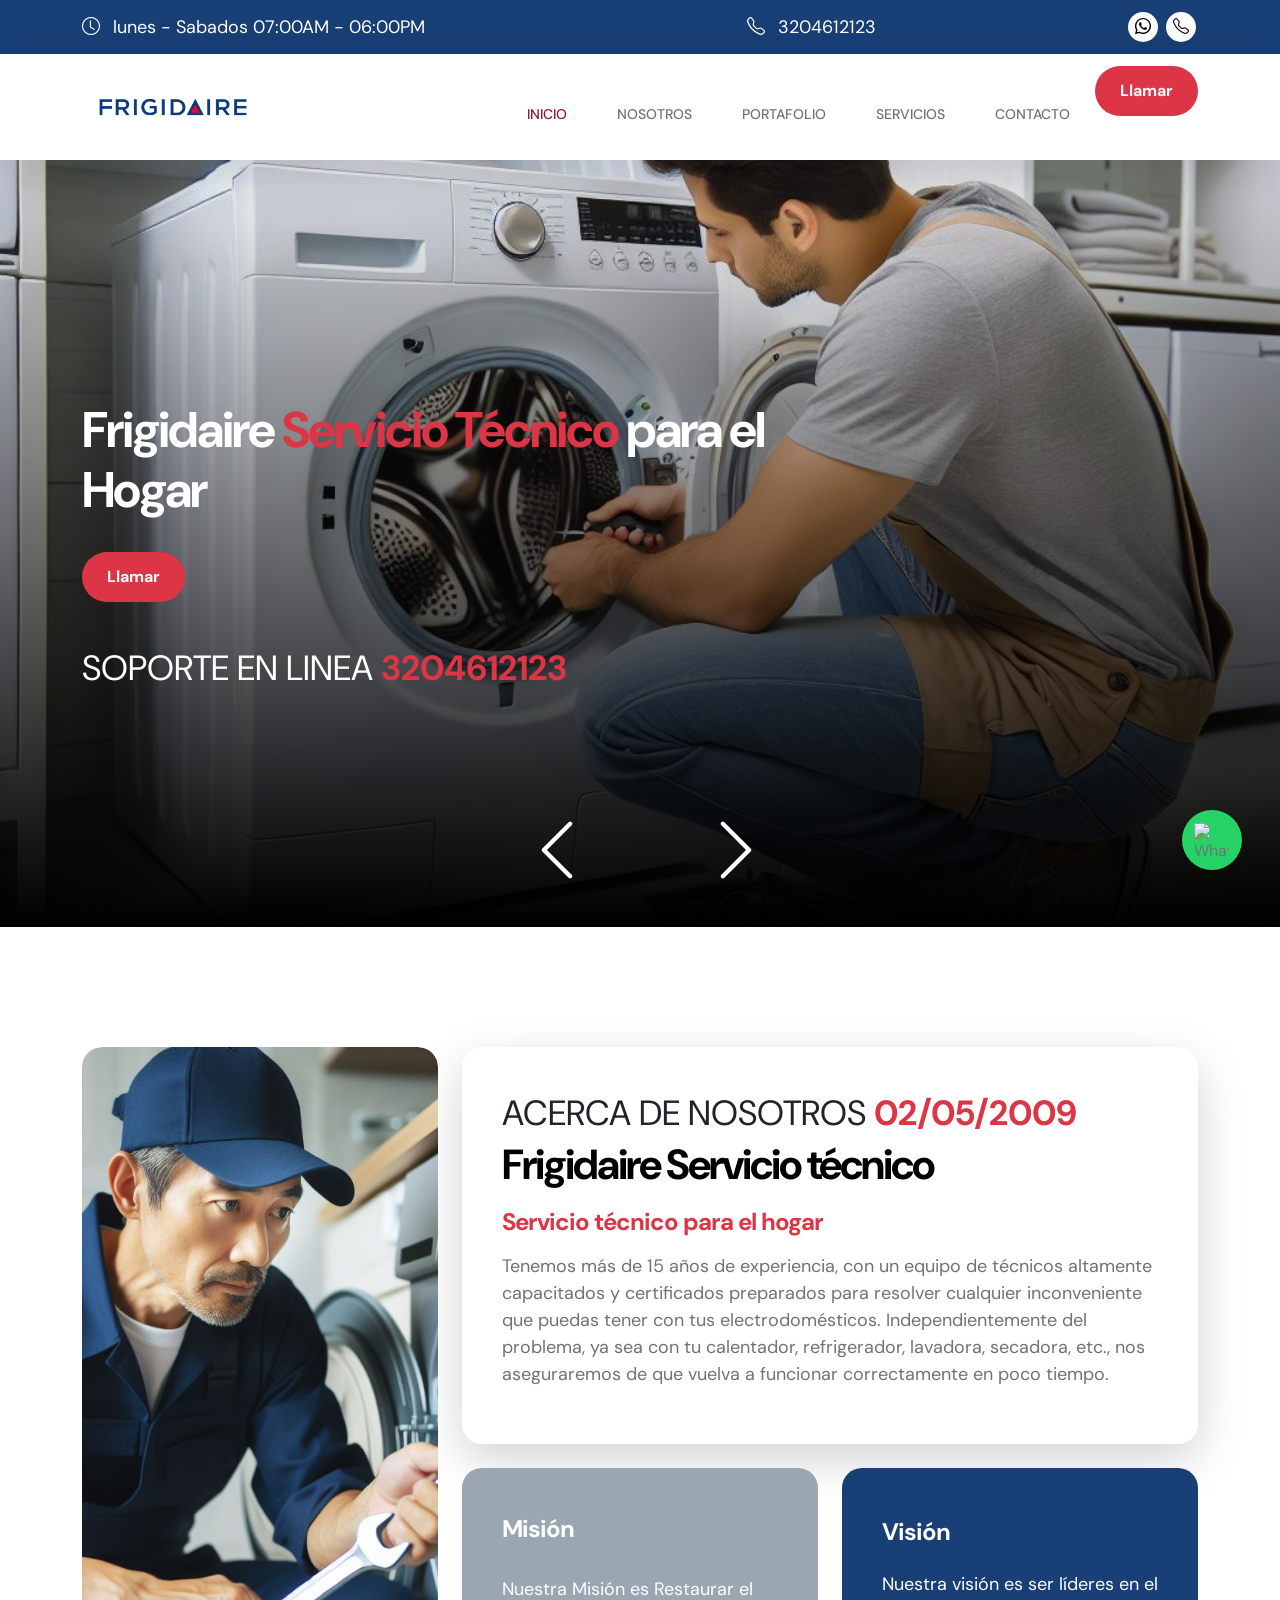
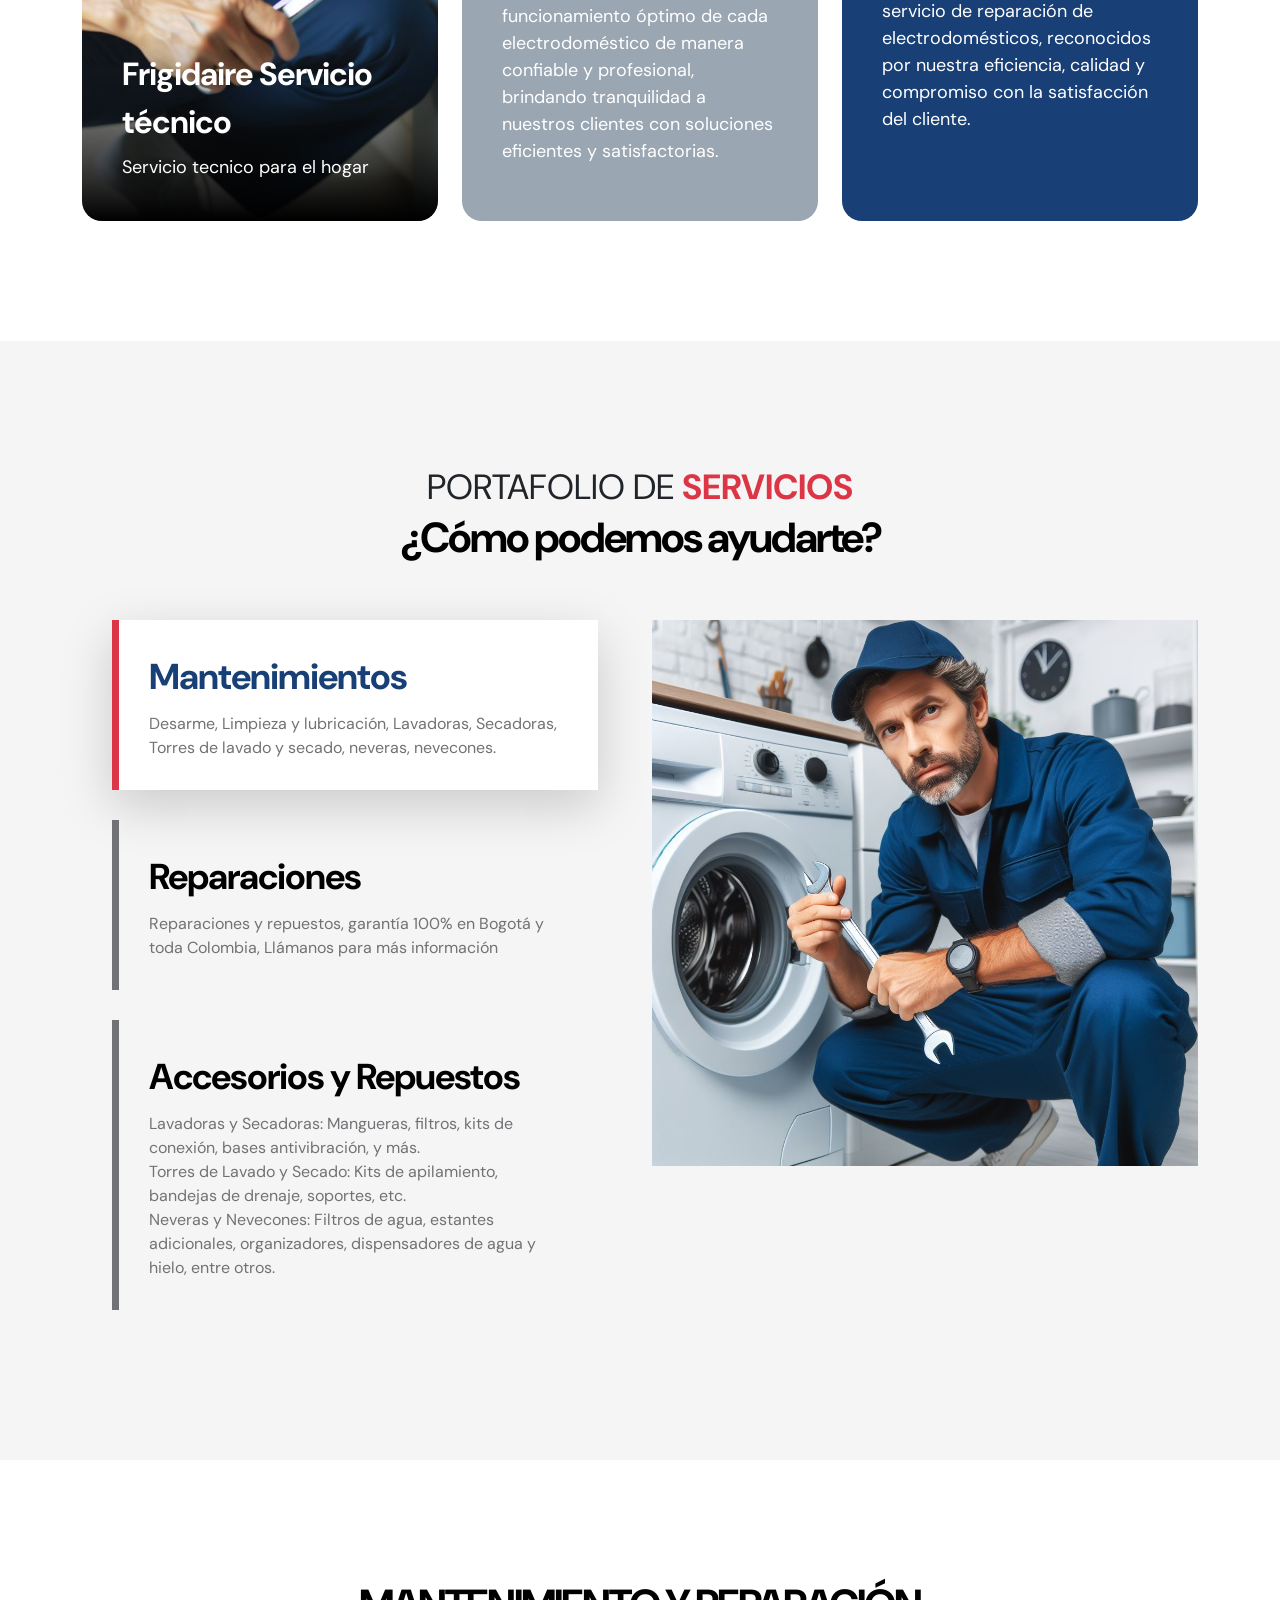
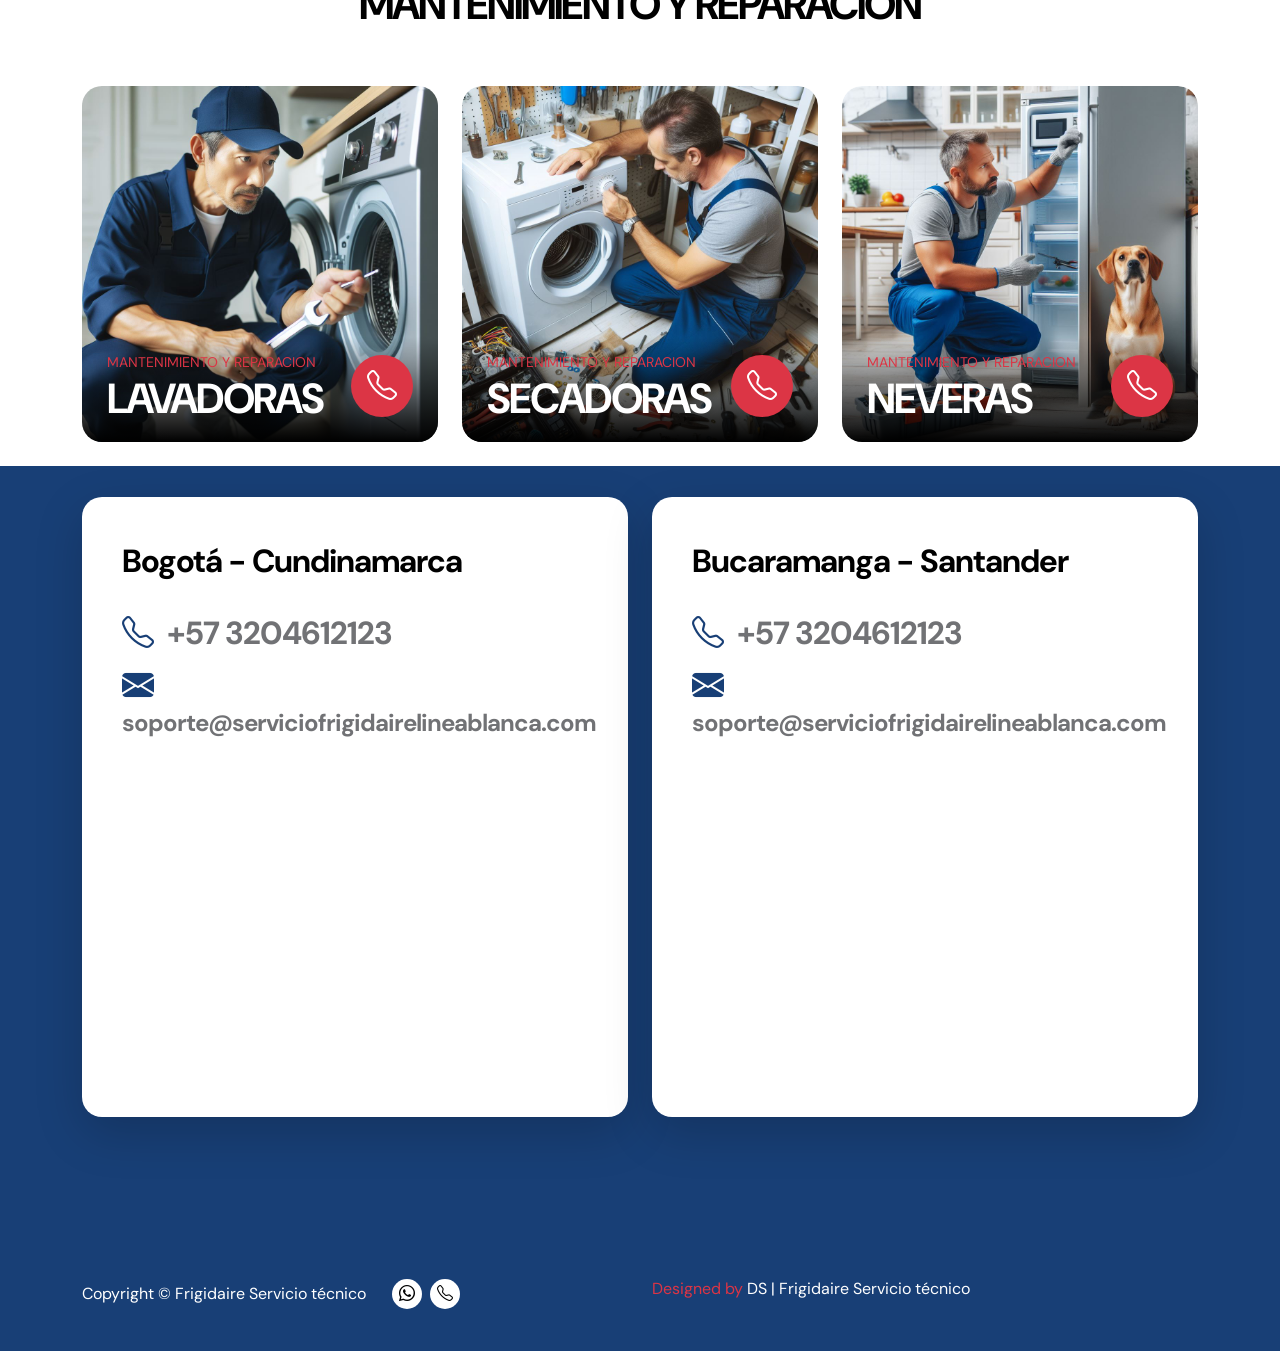
==== commit 3a35bb31: "se Actualiza numero de telefono, contacto." ====
--- a/index.html
+++ b/index.html
@@ -43,18 +43,18 @@
 
                 <div class="col-lg-2 col-md-3 col-5">
                     <p class="text-white mb-0">
-                        <a href="tel: +57 3105838709" class="text-white">
+                        <a href="tel: +57 3204612123" class="text-white">
                             <i class="bi-telephone site-header-icon me-2" style="color: white;"></i>
-                            3105838709
+                            3204612123
                         </a>
                     </p>
                 </div>
 
                 <div class="col-lg-3 col-md-3 col-12 ms-auto" >
                     <ul class="social-icon">
-                        <li><a href="https://api.whatsapp.com/send?phone=+573105838709&text=¡Hola%20😊!%20Somos%20Servicio%20Frigidaire%20Linea%20Blanca%20|%20Servicio%20Técnico%20Especializado%20👨‍🔧🔧%20¿Tienes%20problemas%20con%20tus%20electrodomésticos?%20¡Estamos%20aquí%20para%20ayudarte!%20😊🔧"
+                        <li><a href="https://api.whatsapp.com/send?phone=+573204612123&text=¡Hola%20😊!%20Somos%20Servicio%20Frigidaire%20Linea%20Blanca%20|%20Servicio%20Técnico%20Especializado%20👨‍🔧🔧%20¿Tienes%20problemas%20con%20tus%20electrodomésticos?%20¡Estamos%20aquí%20para%20ayudarte!%20😊🔧"
                                 class="social-icon-link bi-whatsapp"></a></li>
-                        <li><a href="tel: +57 3105838709" class="social-icon-link bi-telephone"></a></li>
+                        <li><a href="tel: +57 3204612123" class="social-icon-link bi-telephone"></a></li>
 
                     </ul>
                 </div>
@@ -102,7 +102,7 @@
                                     class="text-warning"></strong></small> Contacto</a>
                     </li>
                     <li class="nav-item">
-                        <a class="custom-btn btn custom-link" id="llama" href="tel: +57 3105838709"
+                        <a class="custom-btn btn custom-link" id="llama" href="tel: +57 3204612123"
                             style="margin-top: 0%;">Llamar</a>
                     </li>
 
@@ -129,10 +129,10 @@
                                             el Hogar</h1>
 
                                         <div class="d-flex align-items-center mt-4">
-                                            <a class="custom-btn btn custom-link" href="tel: +57 3105838709">Llamar</a>
+                                            <a class="custom-btn btn custom-link" href="tel: +57 3204612123">Llamar</a>
                                         </div>
                                         <small class="small-title" style=" margin-top: 5%;">soporte en linea <strong
-                                            class="text-danger" >3105838709</strong></small>
+                                            class="text-danger" >3204612123</strong></small>
 
                                     </div>
                                 </div>
@@ -150,10 +150,10 @@
                                         <h1 class="text-danger"> <span class="text-white">Reparación y Mantenimiento de
                                                 Lavadoras y Neveras</span> Domicilio en Bogotá y Bucaramanga</h1>
                                         <div class="d-flex align-items-center mt-4">
-                                            <a class="custom-btn btn custom-link" href="tel: +57 3105838709">Llamar</a>
+                                            <a class="custom-btn btn custom-link" href="tel: +57 3204612123">Llamar</a>
                                         </div>
                                         <small class="small-title">soporte en linea <strong
-                                            class="text-danger">3105838709</strong></small>
+                                            class="text-danger">3204612123</strong></small>
                                     </div>
                                 </div>
 
@@ -349,7 +349,7 @@
 
                     <div class="col-lg-4 col-12">
                         <div class="projects-thumb projects-thumb-small">
-                            <a href="tel: +57 3105838709">
+                            <a href="tel: +57 3204612123">
                                 <img src="images/projects/lavadora.jpg" width="100%" alt="">
 
                                 <div class="projects-info">
@@ -361,7 +361,7 @@
                                     </div>
 
                                     <div class="projects-btn-wrap mt-4">
-                                        <a href="tel: +57 3105838709">
+                                        <a href="tel: +57 3204612123">
                                             <span class="custom-btn btn">
                                                 <i class="bi-telephone"></i>
                                             </span>
@@ -374,7 +374,7 @@
 
                     <div class="col-lg-4 col-12">
                         <div class="projects-thumb projects-thumb-small">
-                            <a href="tel: +57 3105838709">
+                            <a href="tel: +57 3204612123">
                                 <img src="images/projects/secadora.jpg" class="img-fluid projects-image" alt="">
 
                                 <div class="projects-info">
@@ -386,7 +386,7 @@
                                     </div>
 
                                     <div class="projects-btn-wrap mt-4">
-                                        <a href="tel: +57 3105838709">
+                                        <a href="tel: +57 3204612123">
                                             <span class="custom-btn btn">
                                                 <i class="bi-telephone"></i>
                                             </span>
@@ -399,7 +399,7 @@
 
                     <div class="col-lg-4 col-12">
                         <div class="projects-thumb projects-thumb-small">
-                            <a href="tel: +57 3105838709">
+                            <a href="tel: +57 3204612123">
                                 <img src="images/projects/neveras.jpg" class="img-fluid projects-image" alt="">
 
                                 <div class="projects-info">
@@ -411,7 +411,7 @@
                                     </div>
 
                                     <div class="projects-btn-wrap mt-4">
-                                        <a href="tel: +57 3105838709">
+                                        <a href="tel: +57 3204612123">
                                             <span class="custom-btn btn">
                                                 <i class="bi-telephone"></i>
                                             </span>
@@ -440,9 +440,9 @@
                                     <h4 class="mb-4">Bogotá - Cundinamarca</h4>
 
                                     <h4 class="mb-2">
-                                        <a href="tel: +57 3105838709">
+                                        <a href="tel: +57 3204612123">
                                             <i class="bi-telephone contact-icon me-2"></i>
-                                            +57 3105838709
+                                            +57 3204612123
                                         </a>
                                     </h4>
 
@@ -471,9 +471,9 @@
                                     <h4 class="mb-4">Bucaramanga - Santander</h4>
 
                                     <h4 class="mb-2">
-                                        <a href="tel: +57 3105838709">
+                                        <a href="tel: +57 3204612123">
                                             <i class="bi-telephone contact-icon me-2"></i>
-                                            +57 3105838709
+                                            +57 3204612123
                                         </a>
                                     </h4>
 
@@ -503,7 +503,7 @@
         </section>
 
         <!-- Botón de WhatsApp -->
-        <a href="https://api.whatsapp.com/send?phone=+573105838709&text=¡Hola%20😊!%20Somos%20ServicioFrigidaire%20|%20Servicio%20Técnico%20Especializado%20👨‍🔧🔧%20¿Tienes%20problemas%20con%20tus%20electrodomésticos?%20¡Estamos%20aquí%20para%20ayudarte!%20😊🔧"
+        <a href="https://api.whatsapp.com/send?phone=+573204612123&text=¡Hola%20😊!%20Somos%20ServicioFrigidaire%20|%20Servicio%20Técnico%20Especializado%20👨‍🔧🔧%20¿Tienes%20problemas%20con%20tus%20electrodomésticos?%20¡Estamos%20aquí%20para%20ayudarte!%20😊🔧"
             class="whatsapp-btn" target="_blank" title="Contáctanos por WhatsApp">
             <img src="https://upload.wikimedia.org/wikipedia/commons/6/6b/WhatsApp.svg" alt="WhatsApp" />
         </a>
@@ -519,9 +519,9 @@
                     <div class="site-footer-wrap d-flex align-items-center">
                         <p class="copyright-text mb-0 me-4">Copyright © Frigidaire Servicio técnico </p>
                         <ul class="social-icon">
-                            <li><a href="https://api.whatsapp.com/send?phone=+573105838709&text=¡Hola%20😊!%20Somos%20Servicio%20Frigidaire%20Linea%20Blanca%20|%20Servicio%20Técnico%20Especializado%20👨‍🔧🔧%20¿Tienes%20problemas%20con%20tus%20electrodomésticos?%20¡Estamos%20aquí%20para%20ayudarte!%20😊🔧"
+                            <li><a href="https://api.whatsapp.com/send?phone=+573204612123&text=¡Hola%20😊!%20Somos%20Servicio%20Frigidaire%20Linea%20Blanca%20|%20Servicio%20Técnico%20Especializado%20👨‍🔧🔧%20¿Tienes%20problemas%20con%20tus%20electrodomésticos?%20¡Estamos%20aquí%20para%20ayudarte!%20😊🔧"
                                     class="social-icon-link bi-whatsapp"></a></li>
-                            <li><a href="tel: +57 3105838709" class="social-icon-link bi-telephone"></a></li>
+                            <li><a href="tel: +57 3204612123" class="social-icon-link bi-telephone"></a></li>
 
                         </ul>
 
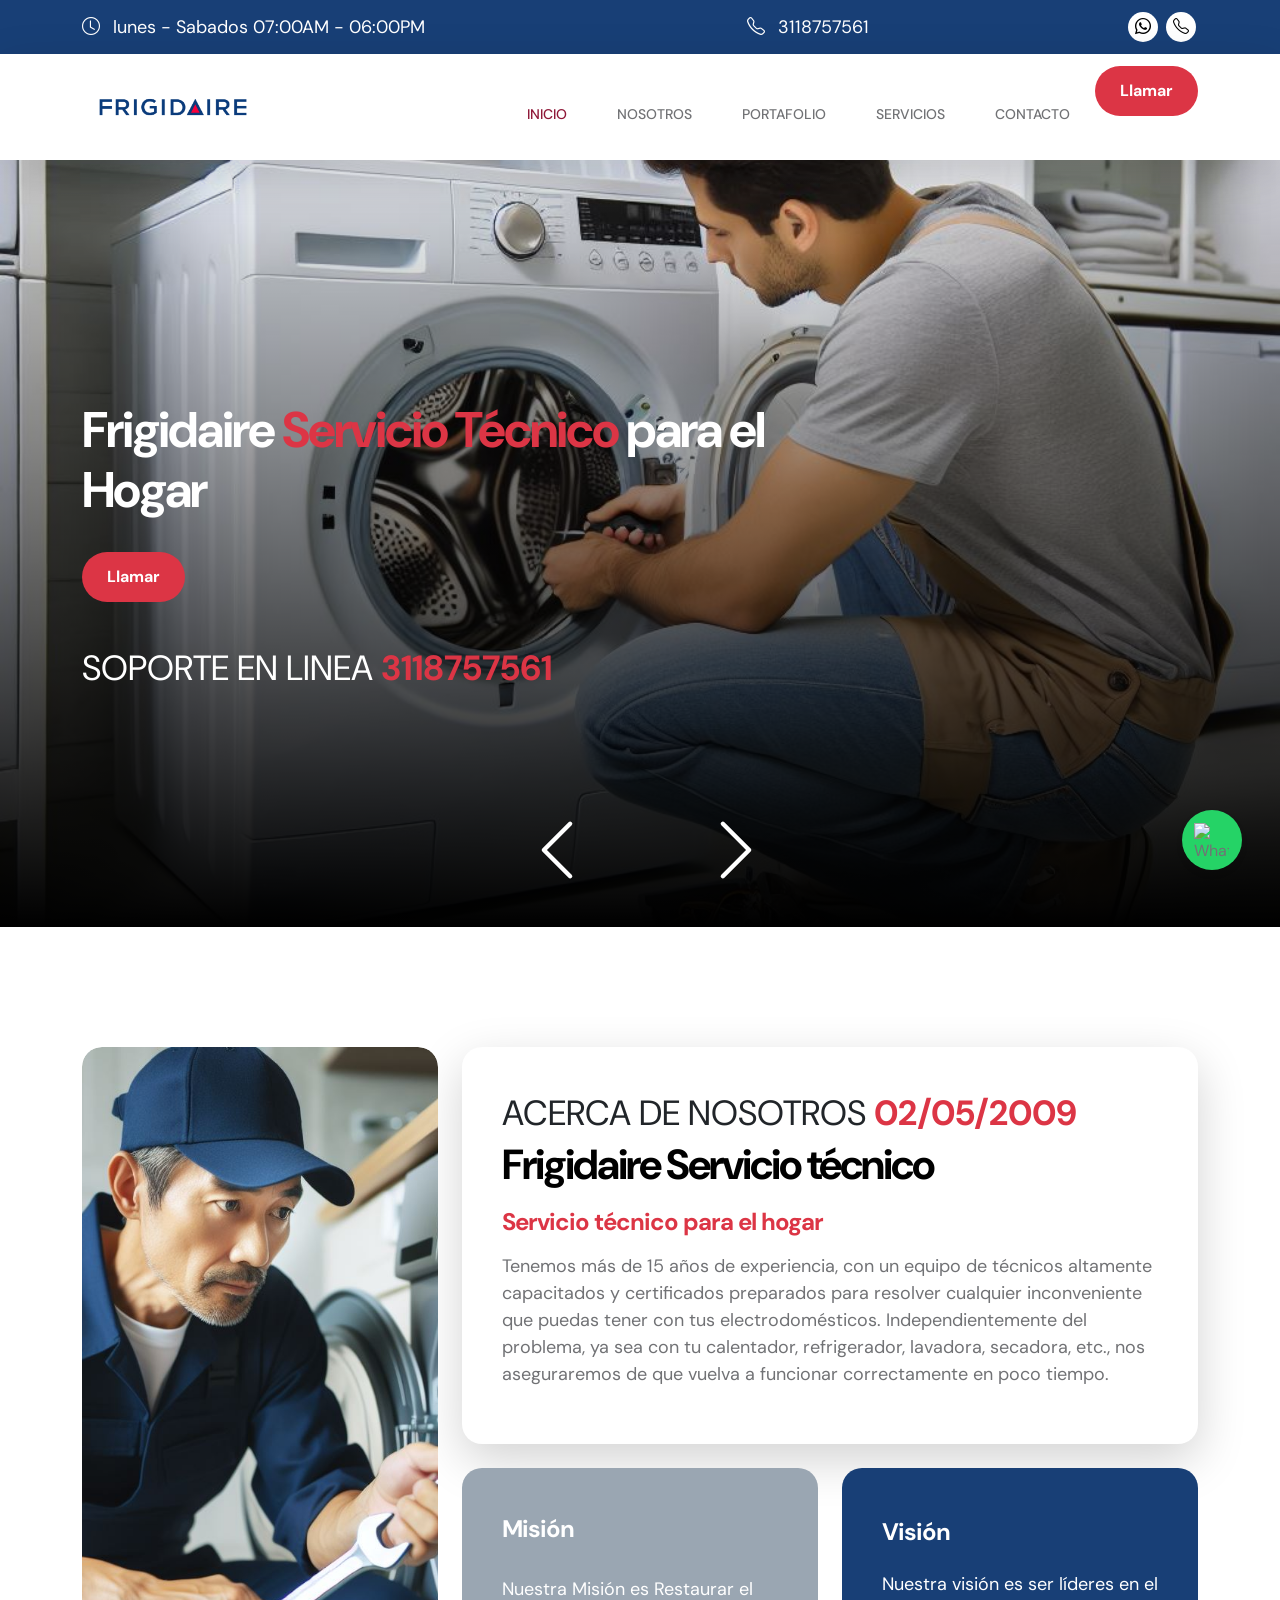
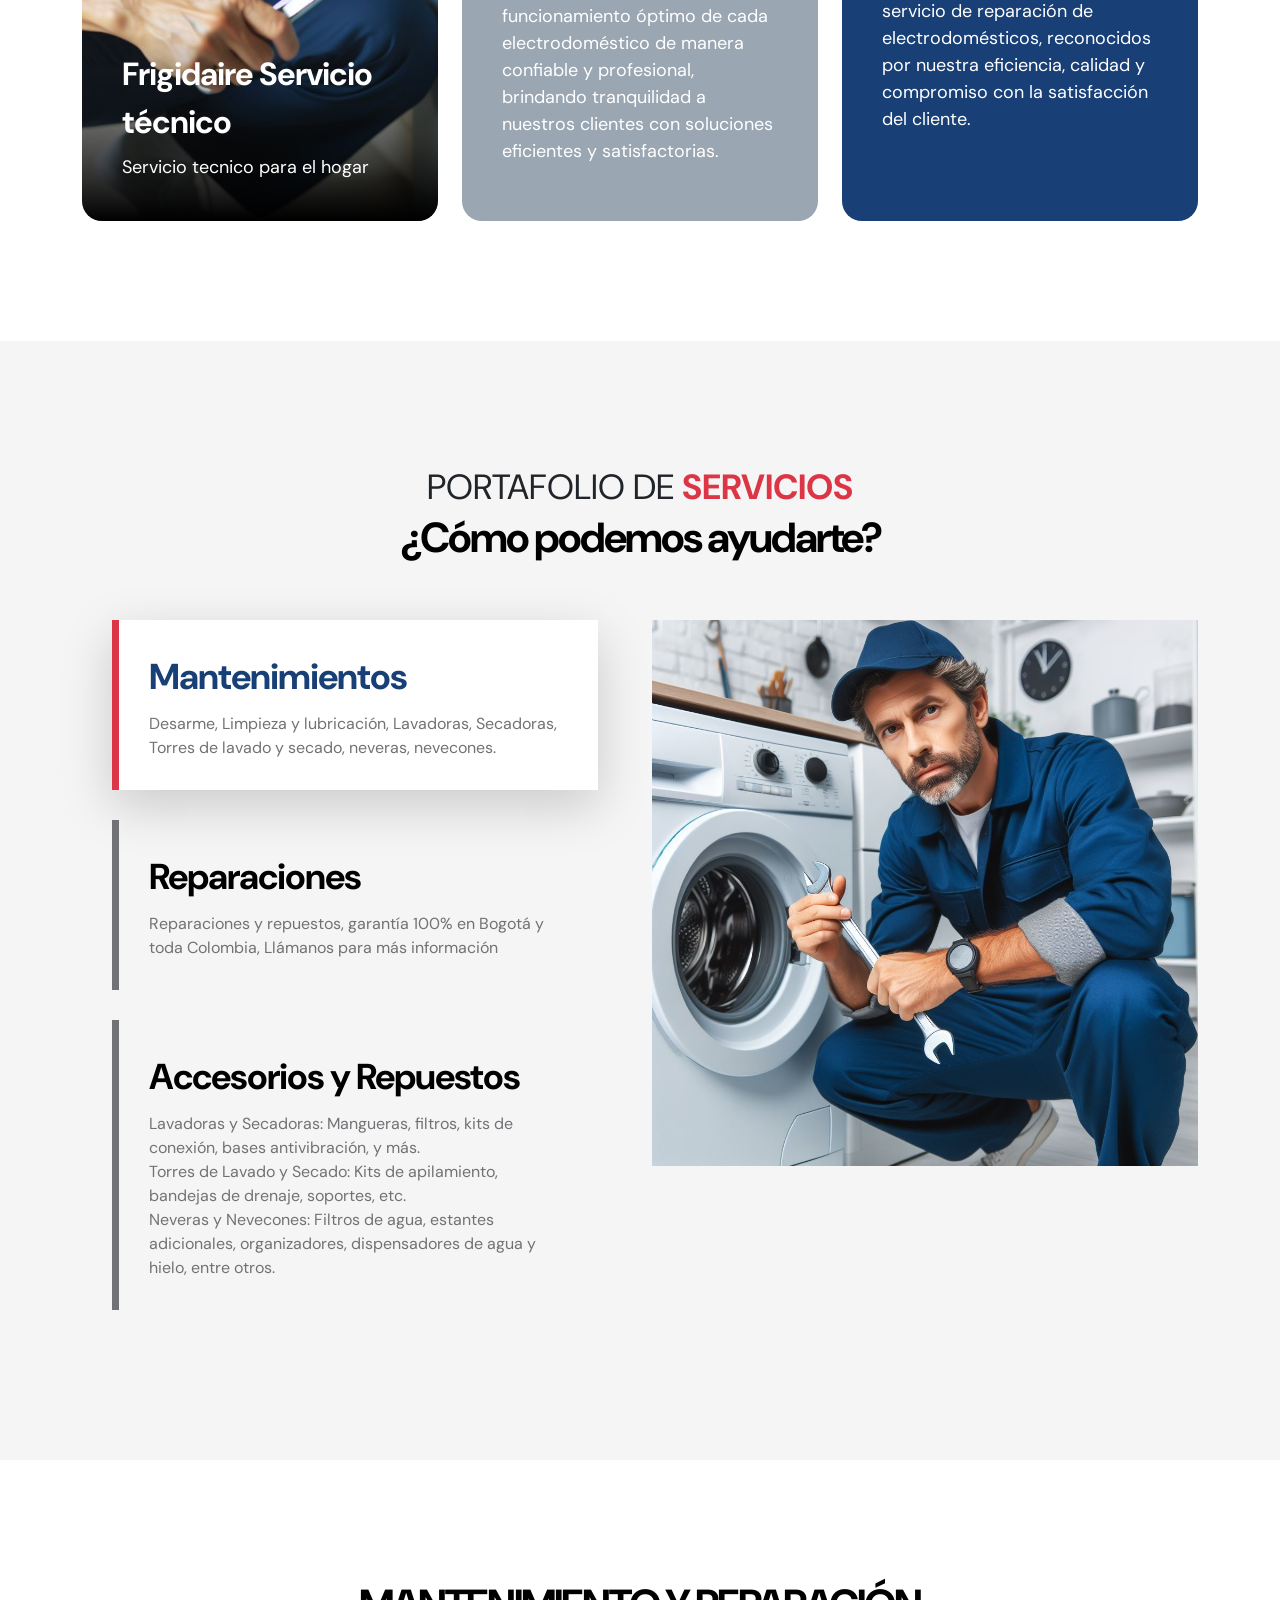
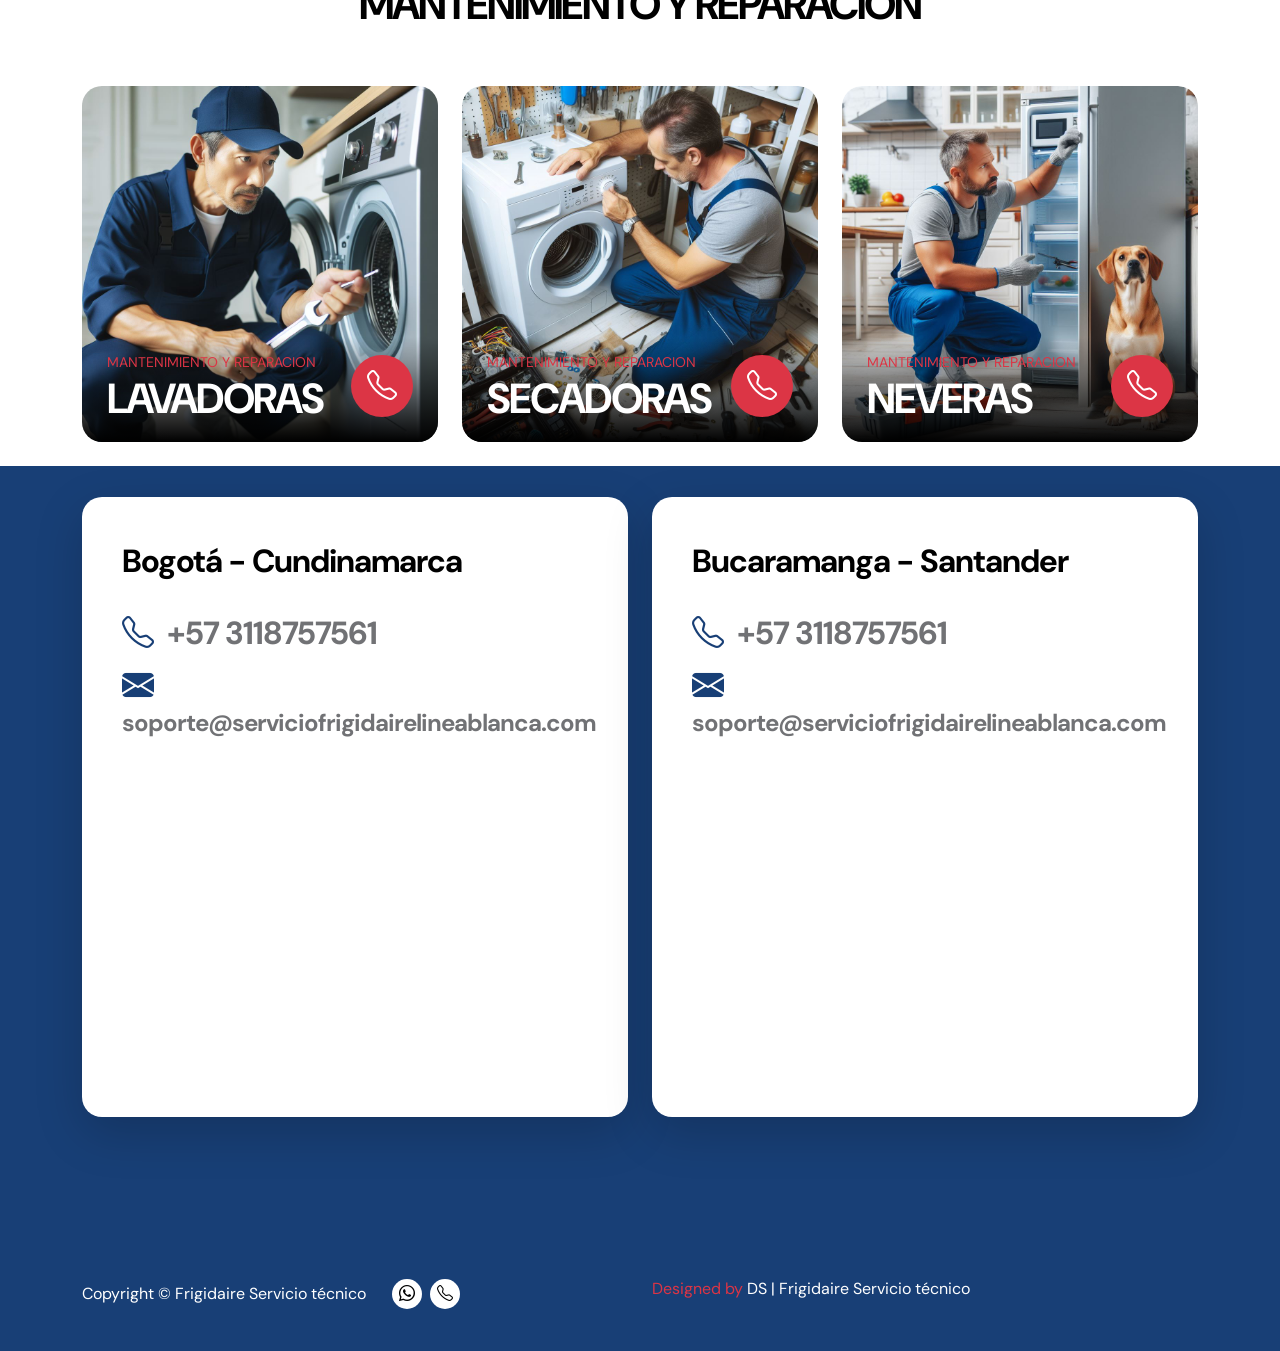
==== commit 1ce2dc99: "Update phone numbers in index.htmlse realiza actualizacion numero de telefono PIPE" ====
--- a/index.html
+++ b/index.html
@@ -43,18 +43,18 @@
 
                 <div class="col-lg-2 col-md-3 col-5">
                     <p class="text-white mb-0">
-                        <a href="tel: +57 3204612123" class="text-white">
+                        <a href="tel: +57 3118757561" class="text-white">
                             <i class="bi-telephone site-header-icon me-2" style="color: white;"></i>
-                            3204612123
+                            3118757561
                         </a>
                     </p>
                 </div>
 
                 <div class="col-lg-3 col-md-3 col-12 ms-auto" >
                     <ul class="social-icon">
-                        <li><a href="https://api.whatsapp.com/send?phone=+573204612123&text=¡Hola%20😊!%20Somos%20Servicio%20Frigidaire%20Linea%20Blanca%20|%20Servicio%20Técnico%20Especializado%20👨‍🔧🔧%20¿Tienes%20problemas%20con%20tus%20electrodomésticos?%20¡Estamos%20aquí%20para%20ayudarte!%20😊🔧"
+                        <li><a href="https://api.whatsapp.com/send?phone=+573118757561&text=¡Hola%20😊!%20Somos%20Servicio%20Frigidaire%20Linea%20Blanca%20|%20Servicio%20Técnico%20Especializado%20👨‍🔧🔧%20¿Tienes%20problemas%20con%20tus%20electrodomésticos?%20¡Estamos%20aquí%20para%20ayudarte!%20😊🔧"
                                 class="social-icon-link bi-whatsapp"></a></li>
-                        <li><a href="tel: +57 3204612123" class="social-icon-link bi-telephone"></a></li>
+                        <li><a href="tel: +57 3118757561" class="social-icon-link bi-telephone"></a></li>
 
                     </ul>
                 </div>
@@ -102,7 +102,7 @@
                                     class="text-warning"></strong></small> Contacto</a>
                     </li>
                     <li class="nav-item">
-                        <a class="custom-btn btn custom-link" id="llama" href="tel: +57 3204612123"
+                        <a class="custom-btn btn custom-link" id="llama" href="tel: +57 3118757561"
                             style="margin-top: 0%;">Llamar</a>
                     </li>
 
@@ -129,10 +129,10 @@
                                             el Hogar</h1>
 
                                         <div class="d-flex align-items-center mt-4">
-                                            <a class="custom-btn btn custom-link" href="tel: +57 3204612123">Llamar</a>
+                                            <a class="custom-btn btn custom-link" href="tel: +57 3118757561">Llamar</a>
                                         </div>
                                         <small class="small-title" style=" margin-top: 5%;">soporte en linea <strong
-                                            class="text-danger" >3204612123</strong></small>
+                                            class="text-danger" >3118757561</strong></small>
 
                                     </div>
                                 </div>
@@ -150,10 +150,10 @@
                                         <h1 class="text-danger"> <span class="text-white">Reparación y Mantenimiento de
                                                 Lavadoras y Neveras</span> Domicilio en Bogotá y Bucaramanga</h1>
                                         <div class="d-flex align-items-center mt-4">
-                                            <a class="custom-btn btn custom-link" href="tel: +57 3204612123">Llamar</a>
+                                            <a class="custom-btn btn custom-link" href="tel: +57 3118757561">Llamar</a>
                                         </div>
                                         <small class="small-title">soporte en linea <strong
-                                            class="text-danger">3204612123</strong></small>
+                                            class="text-danger">3118757561</strong></small>
                                     </div>
                                 </div>
 
@@ -349,7 +349,7 @@
 
                     <div class="col-lg-4 col-12">
                         <div class="projects-thumb projects-thumb-small">
-                            <a href="tel: +57 3204612123">
+                            <a href="tel: +57 3118757561">
                                 <img src="images/projects/lavadora.jpg" width="100%" alt="">
 
                                 <div class="projects-info">
@@ -361,7 +361,7 @@
                                     </div>
 
                                     <div class="projects-btn-wrap mt-4">
-                                        <a href="tel: +57 3204612123">
+                                        <a href="tel: +57 3118757561">
                                             <span class="custom-btn btn">
                                                 <i class="bi-telephone"></i>
                                             </span>
@@ -374,7 +374,7 @@
 
                     <div class="col-lg-4 col-12">
                         <div class="projects-thumb projects-thumb-small">
-                            <a href="tel: +57 3204612123">
+                            <a href="tel: +57 3118757561">
                                 <img src="images/projects/secadora.jpg" class="img-fluid projects-image" alt="">
 
                                 <div class="projects-info">
@@ -386,7 +386,7 @@
                                     </div>
 
                                     <div class="projects-btn-wrap mt-4">
-                                        <a href="tel: +57 3204612123">
+                                        <a href="tel: +57 3118757561">
                                             <span class="custom-btn btn">
                                                 <i class="bi-telephone"></i>
                                             </span>
@@ -399,7 +399,7 @@
 
                     <div class="col-lg-4 col-12">
                         <div class="projects-thumb projects-thumb-small">
-                            <a href="tel: +57 3204612123">
+                            <a href="tel: +57 3118757561">
                                 <img src="images/projects/neveras.jpg" class="img-fluid projects-image" alt="">
 
                                 <div class="projects-info">
@@ -411,7 +411,7 @@
                                     </div>
 
                                     <div class="projects-btn-wrap mt-4">
-                                        <a href="tel: +57 3204612123">
+                                        <a href="tel: +57 3118757561">
                                             <span class="custom-btn btn">
                                                 <i class="bi-telephone"></i>
                                             </span>
@@ -440,9 +440,9 @@
                                     <h4 class="mb-4">Bogotá - Cundinamarca</h4>
 
                                     <h4 class="mb-2">
-                                        <a href="tel: +57 3204612123">
+                                        <a href="tel: +57 3118757561">
                                             <i class="bi-telephone contact-icon me-2"></i>
-                                            +57 3204612123
+                                            +57 3118757561
                                         </a>
                                     </h4>
 
@@ -471,9 +471,9 @@
                                     <h4 class="mb-4">Bucaramanga - Santander</h4>
 
                                     <h4 class="mb-2">
-                                        <a href="tel: +57 3204612123">
+                                        <a href="tel: +57 3118757561">
                                             <i class="bi-telephone contact-icon me-2"></i>
-                                            +57 3204612123
+                                            +57 3118757561
                                         </a>
                                     </h4>
 
@@ -503,7 +503,7 @@
         </section>
 
         <!-- Botón de WhatsApp -->
-        <a href="https://api.whatsapp.com/send?phone=+573204612123&text=¡Hola%20😊!%20Somos%20ServicioFrigidaire%20|%20Servicio%20Técnico%20Especializado%20👨‍🔧🔧%20¿Tienes%20problemas%20con%20tus%20electrodomésticos?%20¡Estamos%20aquí%20para%20ayudarte!%20😊🔧"
+        <a href="https://api.whatsapp.com/send?phone=+573118757561&text=¡Hola%20😊!%20Somos%20ServicioFrigidaire%20|%20Servicio%20Técnico%20Especializado%20👨‍🔧🔧%20¿Tienes%20problemas%20con%20tus%20electrodomésticos?%20¡Estamos%20aquí%20para%20ayudarte!%20😊🔧"
             class="whatsapp-btn" target="_blank" title="Contáctanos por WhatsApp">
             <img src="https://upload.wikimedia.org/wikipedia/commons/6/6b/WhatsApp.svg" alt="WhatsApp" />
         </a>
@@ -519,9 +519,9 @@
                     <div class="site-footer-wrap d-flex align-items-center">
                         <p class="copyright-text mb-0 me-4">Copyright © Frigidaire Servicio técnico </p>
                         <ul class="social-icon">
-                            <li><a href="https://api.whatsapp.com/send?phone=+573204612123&text=¡Hola%20😊!%20Somos%20Servicio%20Frigidaire%20Linea%20Blanca%20|%20Servicio%20Técnico%20Especializado%20👨‍🔧🔧%20¿Tienes%20problemas%20con%20tus%20electrodomésticos?%20¡Estamos%20aquí%20para%20ayudarte!%20😊🔧"
+                            <li><a href="https://api.whatsapp.com/send?phone=+573118757561&text=¡Hola%20😊!%20Somos%20Servicio%20Frigidaire%20Linea%20Blanca%20|%20Servicio%20Técnico%20Especializado%20👨‍🔧🔧%20¿Tienes%20problemas%20con%20tus%20electrodomésticos?%20¡Estamos%20aquí%20para%20ayudarte!%20😊🔧"
                                     class="social-icon-link bi-whatsapp"></a></li>
-                            <li><a href="tel: +57 3204612123" class="social-icon-link bi-telephone"></a></li>
+                            <li><a href="tel: +57 3118757561" class="social-icon-link bi-telephone"></a></li>
 
                         </ul>
 
@@ -548,4 +548,4 @@
 
 </body>
 
-</html>+</html>
